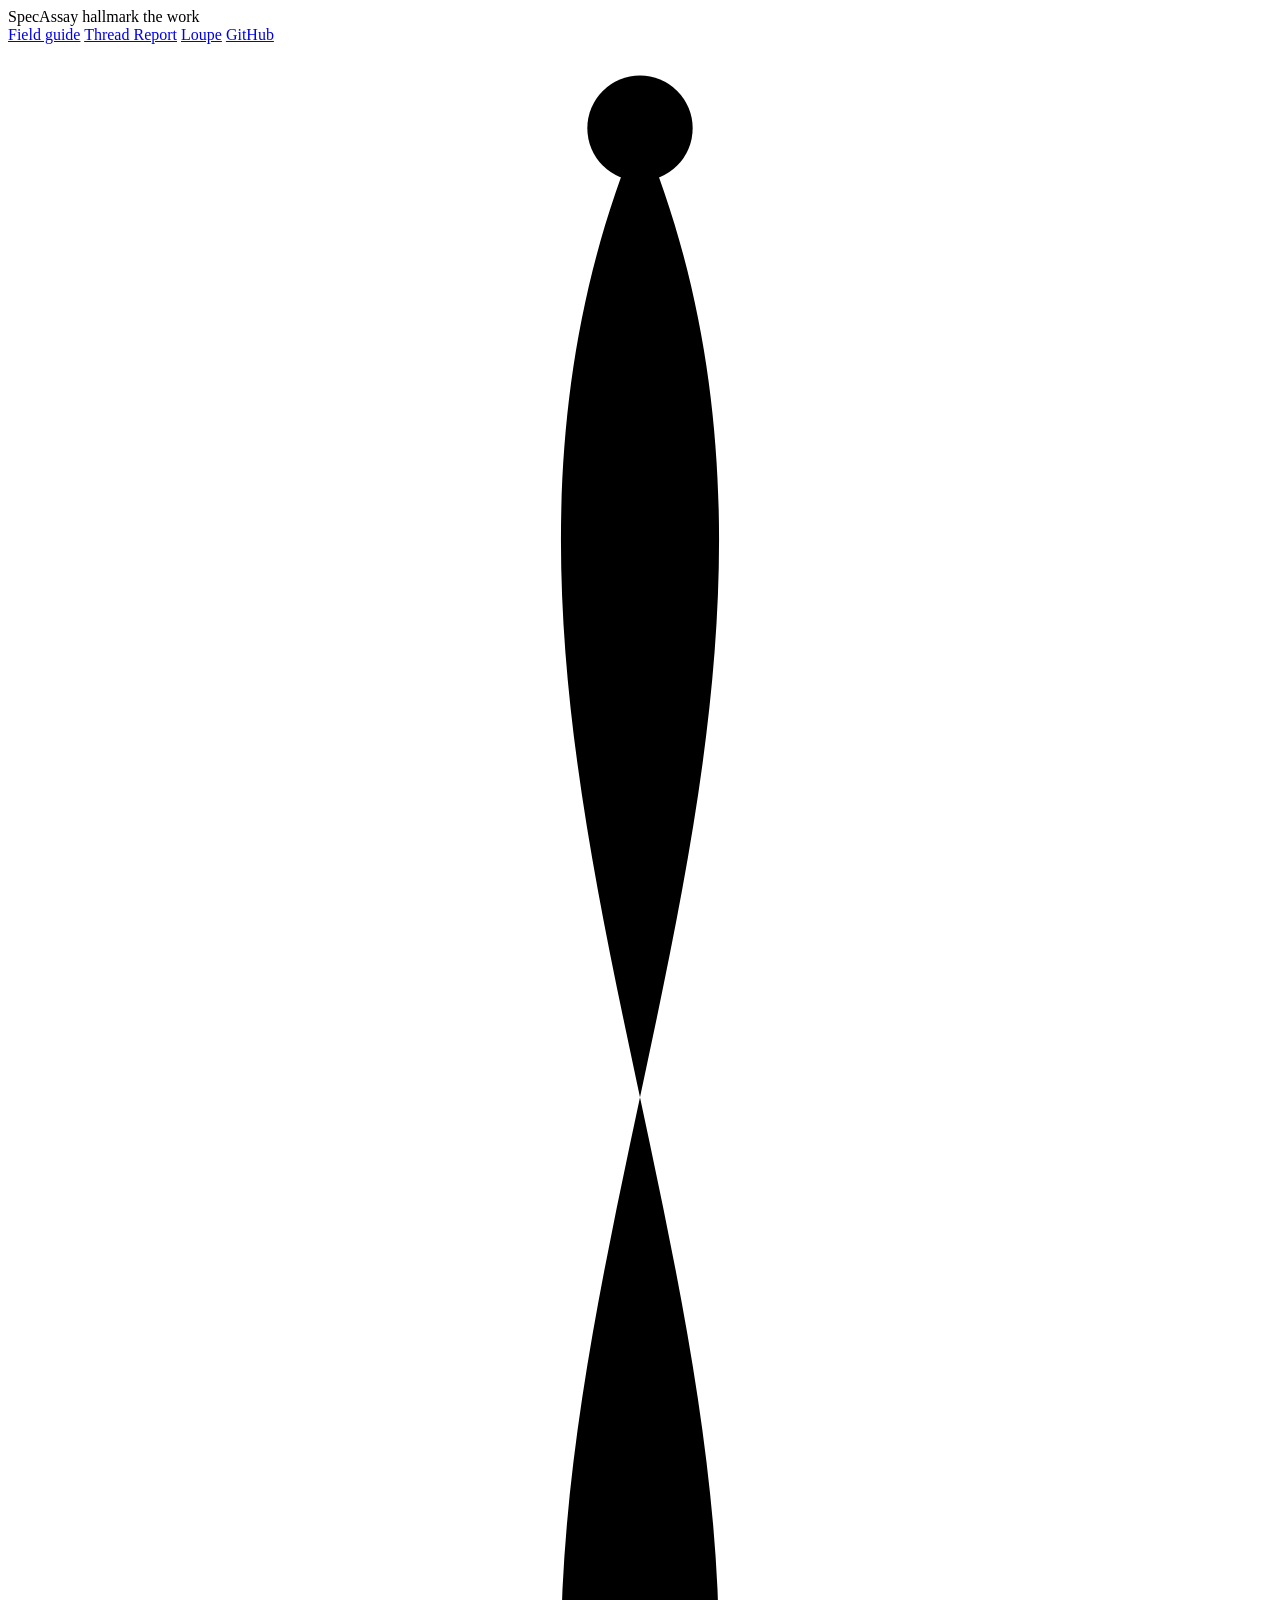
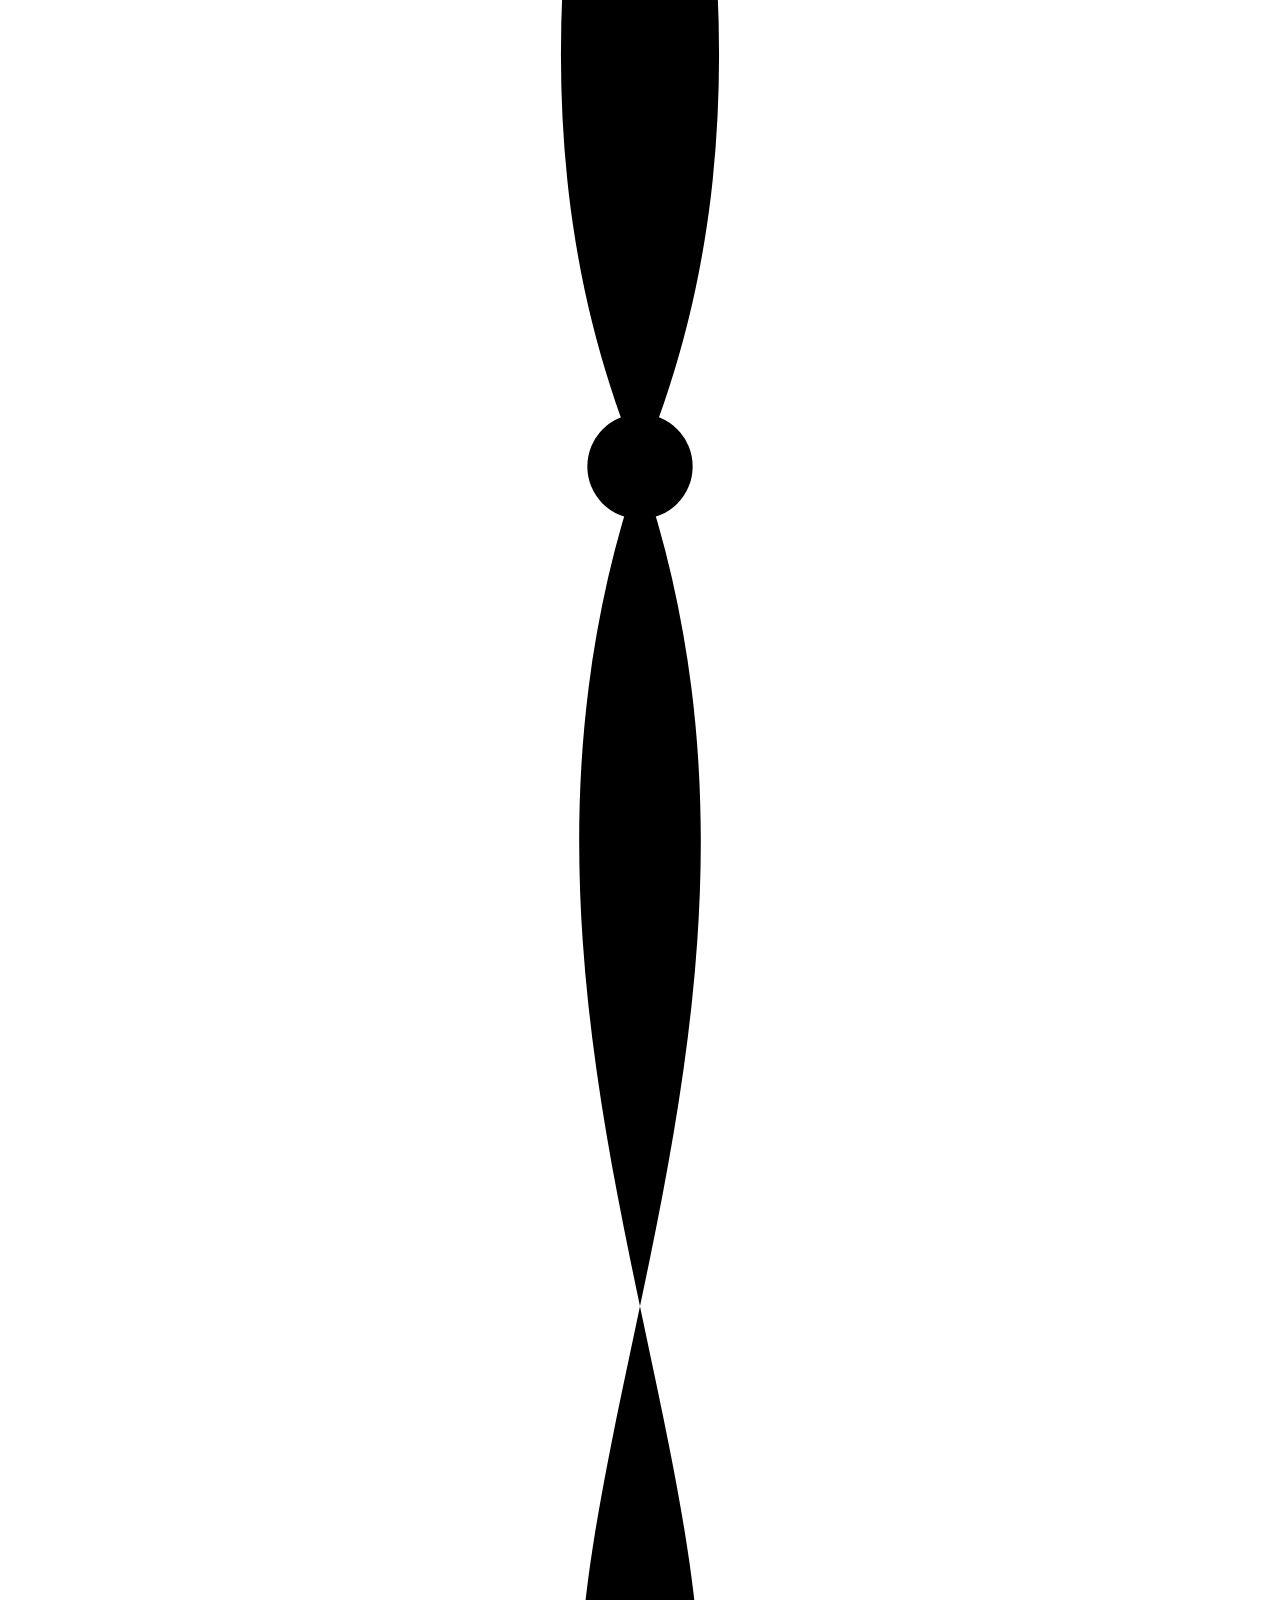
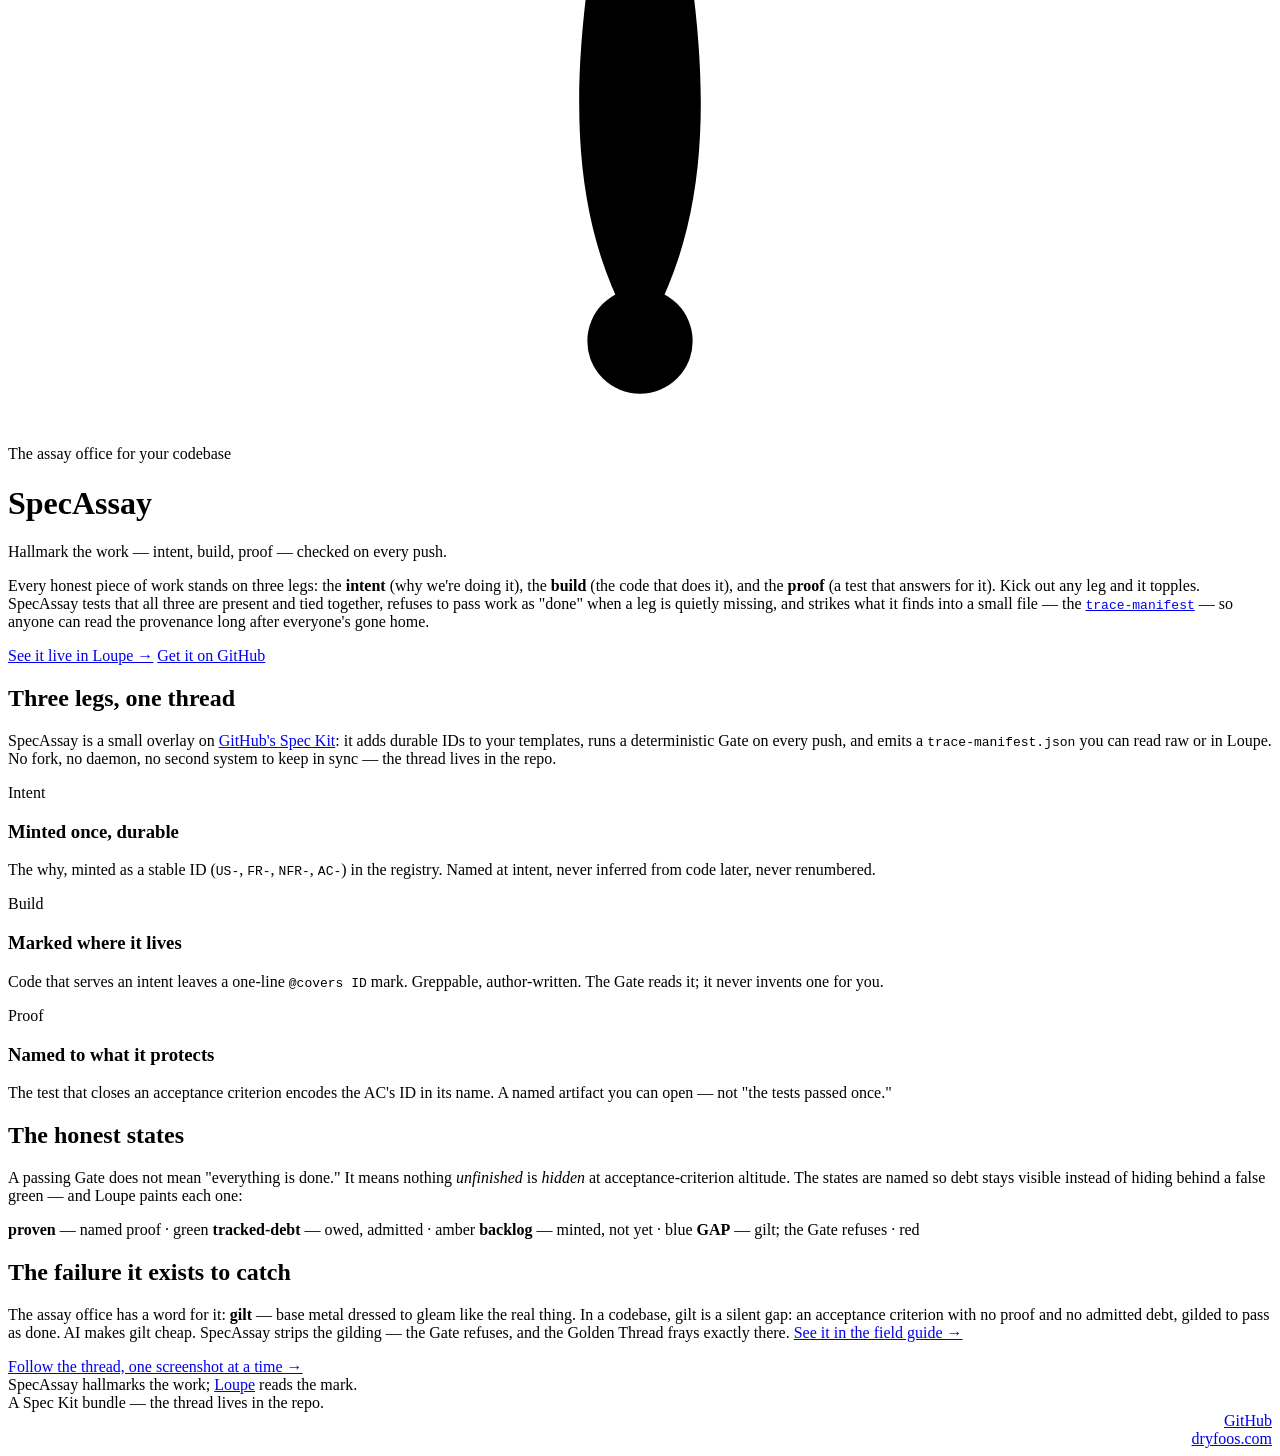
==== src/index.html @ e5daec20 "Add Thread Report walkthrough page + annotated PDF New /thread-report page reproduces PR #1's real r" ====
<!DOCTYPE html>
<html lang="en">
<head>
<meta charset="UTF-8">
<meta name="viewport" content="width=device-width, initial-scale=1.0">
<title>SpecAssay — hallmark the work, intent to proof</title>
<meta name="description" content="SpecAssay is a GitHub Spec Kit bundle that mints durable IDs at intent, refuses silent gaps, and strikes a machine-checkable trace-manifest on every push — so a codebase can prove what it means.">
<link rel="stylesheet" href="/assets/style.css">
</head>
<body>
<div class="wrap">
  <header class="top">
    <div class="brand">SpecAssay <span class="of">hallmark the work</span></div>
    <nav>
      <a href="/field-guide">Field guide</a>
      <a href="/thread-report">Thread Report</a>
      <a href="https://loupe.dryfoos.com/">Loupe</a>
      <a href="https://github.com/rdryfoos/specassay">GitHub</a>
    </nav>
  </header>

  <div class="hero">
    <svg class="braid" viewBox="0 0 120 340" aria-hidden="true">
      <path class="strand-b" d="M60 8 C 34 70, 86 130, 60 192 C 40 250, 80 300, 60 332"/>
      <path class="strand-a" d="M60 8 C 86 70, 34 130, 60 192 C 80 250, 40 300, 60 332"/>
      <circle class="node" cx="60" cy="8" r="5"/>
      <circle class="node" cx="60" cy="192" r="5"/>
      <circle class="node frayed" cx="60" cy="332" r="5"/>
    </svg>
    <p class="eyebrow">The assay office for your codebase</p>
    <h1><span class="lo">SpecAssay</span></h1>
    <p class="dek">Hallmark the work — intent, build, proof — checked on every push.</p>
    <p class="lede">Every honest piece of work stands on three legs: the <b style="color:var(--ink)">intent</b> (why we're doing it), the <b style="color:var(--ink)">build</b> (the code that does it), and the <b style="color:var(--ink)">proof</b> (a test that answers for it). Kick out any leg and it topples. SpecAssay tests that all three are present and tied together, refuses to pass work as "done" when a leg is quietly missing, and strikes what it finds into a small file — the <a href="https://loupe.dryfoos.com/trace-manifest.json" download><code>trace-manifest</code></a> — so anyone can read the provenance long after everyone's gone home.</p>
    <div class="cta">
      <a class="btn btn-primary" href="https://loupe.dryfoos.com/app">See it live in Loupe →</a>
      <a class="btn btn-ghost" href="https://github.com/rdryfoos/specassay">Get it on GitHub</a>
    </div>
  </div>

  <section>
    <h2>Three legs, one thread</h2>
    <p class="sub">SpecAssay is a small overlay on <a href="https://github.com/github/spec-kit">GitHub's Spec Kit</a>: it adds durable IDs to your templates, runs a deterministic Gate on every push, and emits a <code>trace-manifest.json</code> you can read raw or in Loupe. No fork, no daemon, no second system to keep in sync — the thread lives in the repo.</p>
    <div class="cards">
      <div class="card"><p class="k">Intent</p><h3>Minted once, durable</h3><p>The why, minted as a stable ID (<code>US-</code>, <code>FR-</code>, <code>NFR-</code>, <code>AC-</code>) in the registry. Named at intent, never inferred from code later, never renumbered.</p></div>
      <div class="card"><p class="k">Build</p><h3>Marked where it lives</h3><p>Code that serves an intent leaves a one-line <code>@covers ID</code> mark. Greppable, author-written. The Gate reads it; it never invents one for you.</p></div>
      <div class="card"><p class="k">Proof</p><h3>Named to what it protects</h3><p>The test that closes an acceptance criterion encodes the AC's ID in its name. A named artifact you can open — not "the tests passed once."</p></div>
    </div>
  </section>

  <section>
    <h2>The honest states</h2>
    <p class="sub">A passing Gate does not mean "everything is done." It means nothing <em style="color:var(--ink)">unfinished</em> is <em style="color:var(--ink)">hidden</em> at acceptance-criterion altitude. The states are named so debt stays visible instead of hiding behind a false green — and Loupe paints each one:</p>
    <div class="legend">
      <span class="pill v"><b>proven</b> — named proof · green</span>
      <span class="pill d"><b>tracked-debt</b> — owed, admitted · amber</span>
      <span class="pill b"><b>backlog</b> — minted, not yet · blue</span>
      <span class="pill g"><b>GAP</b> — gilt; the Gate refuses · red</span>
    </div>
  </section>

  <section>
    <h2>The failure it exists to catch</h2>
    <div class="gilt">
      <p>The assay office has a word for it: <b>gilt</b> — base metal dressed to gleam like the real thing. In a codebase, gilt is a silent gap: an acceptance criterion with no proof and no admitted debt, gilded to pass as done. AI makes gilt cheap. SpecAssay strips the gilding — the Gate refuses, and the Golden Thread frays exactly there. <a href="/field-guide">See it in the field guide →</a></p>
    </div>
    <div class="cta">
      <a class="btn btn-primary" href="/field-guide">Follow the thread, one screenshot at a time →</a>
    </div>
  </section>

  <footer>
    <div class="row">
      <div>SpecAssay hallmarks the work; <a href="https://loupe.dryfoos.com/">Loupe</a> reads the mark.<br>A Spec Kit bundle — the thread lives in the repo.</div>
      <div style="text-align:right"><a href="https://github.com/rdryfoos/specassay">GitHub</a><br><a href="https://dryfoos.com/">dryfoos.com</a></div>
    </div>
  </footer>
</div>
</body>
</html>
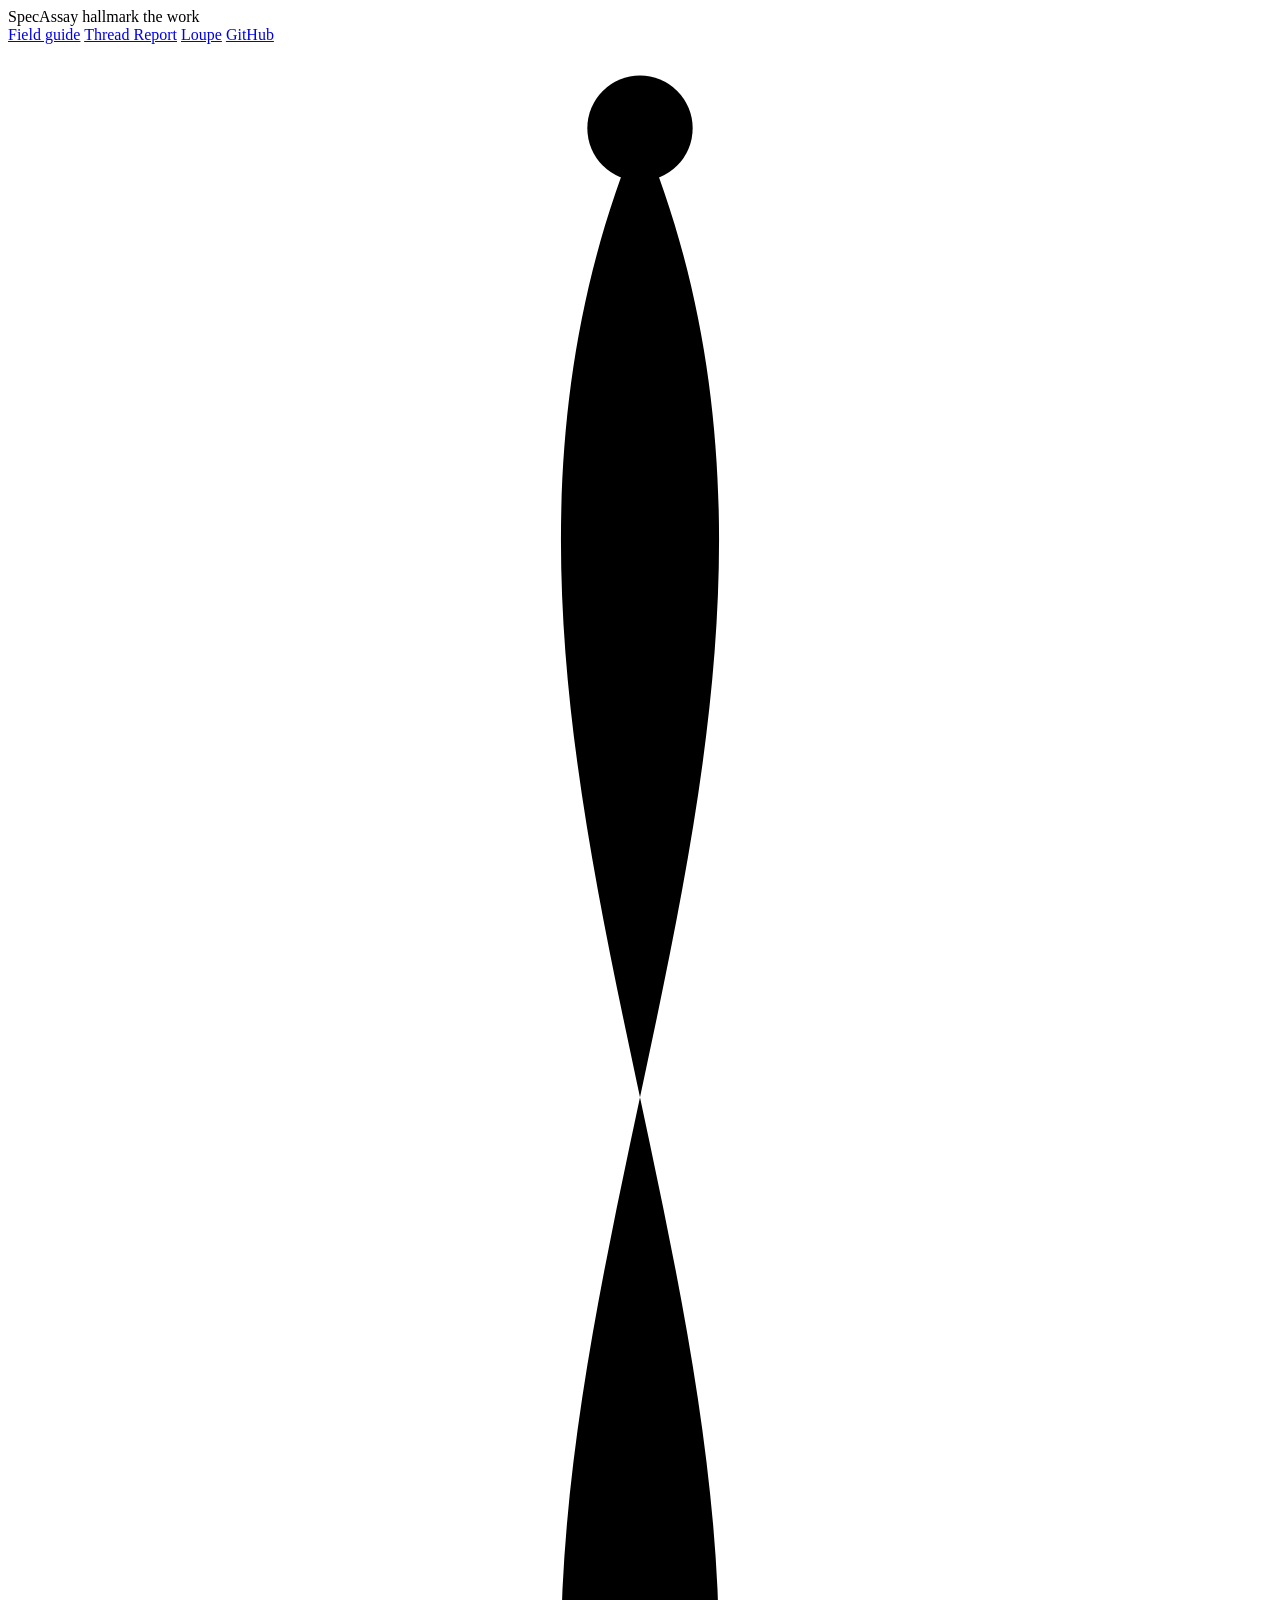
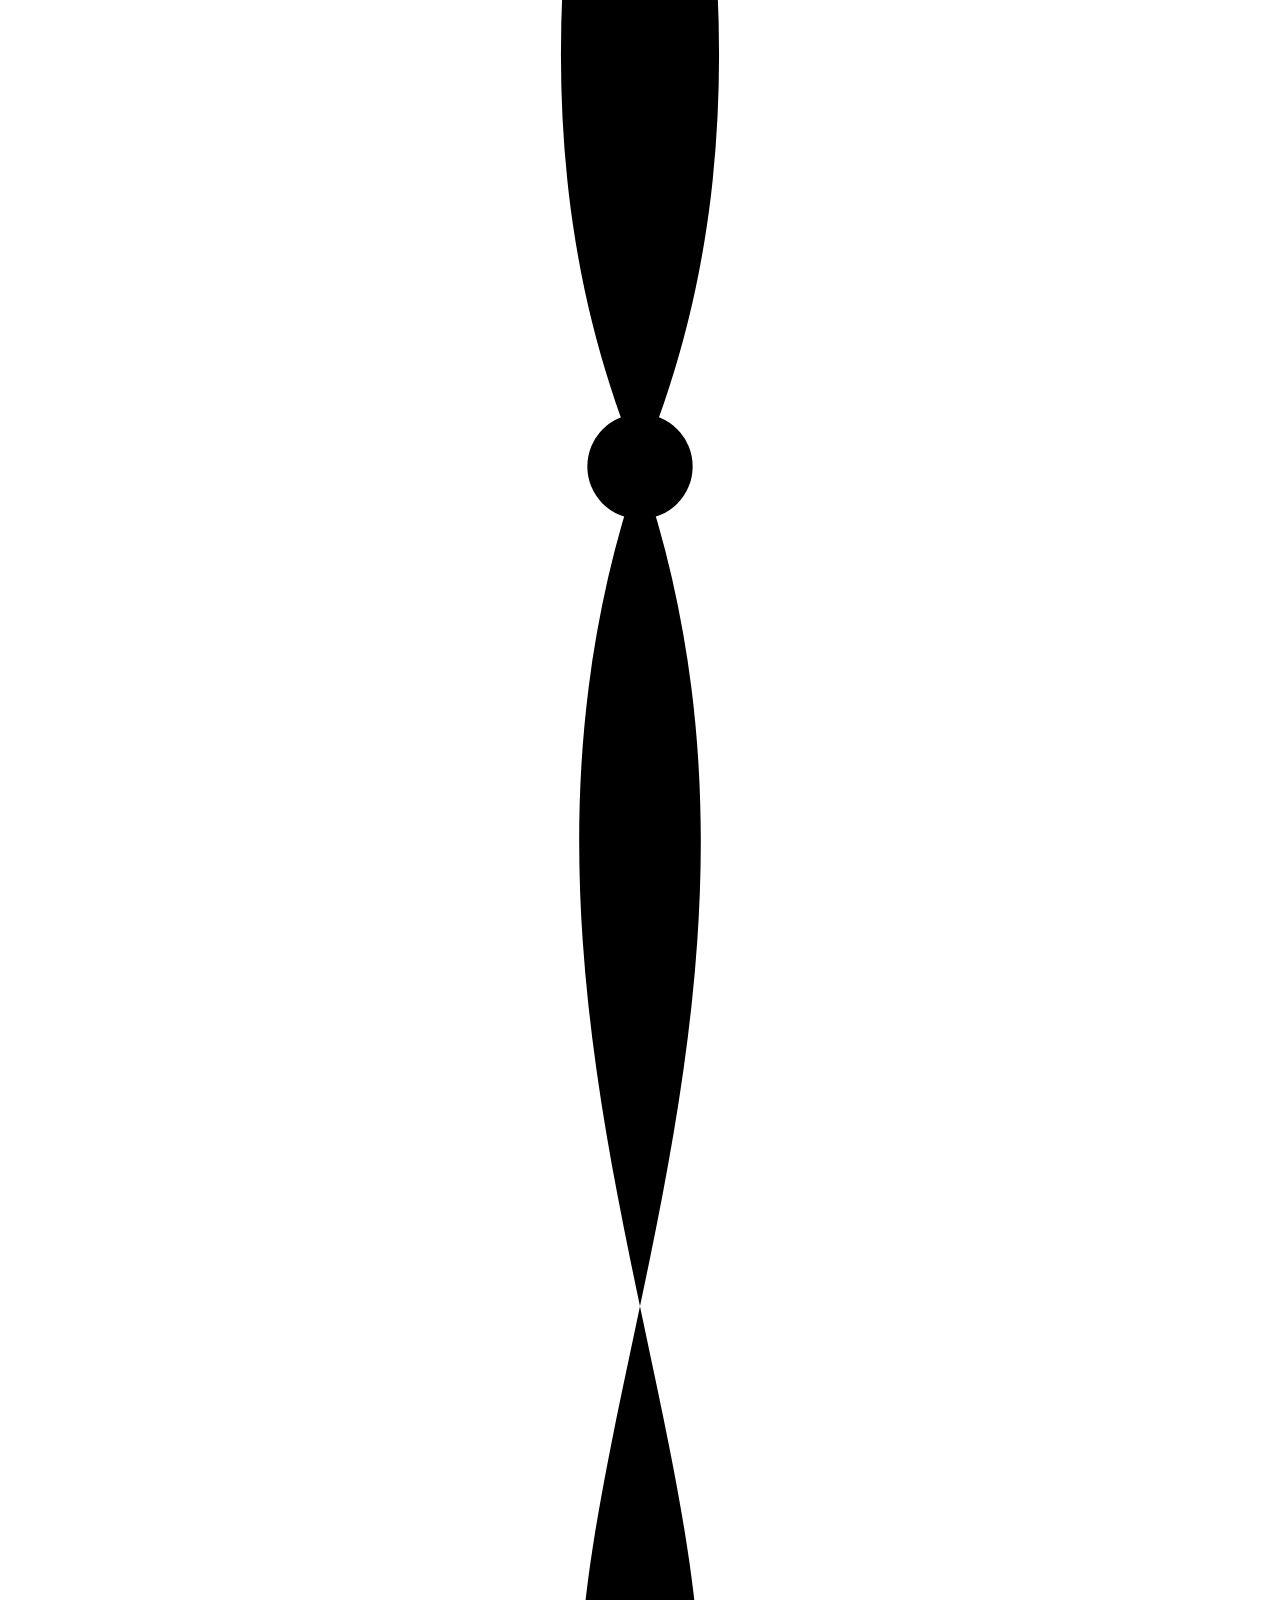
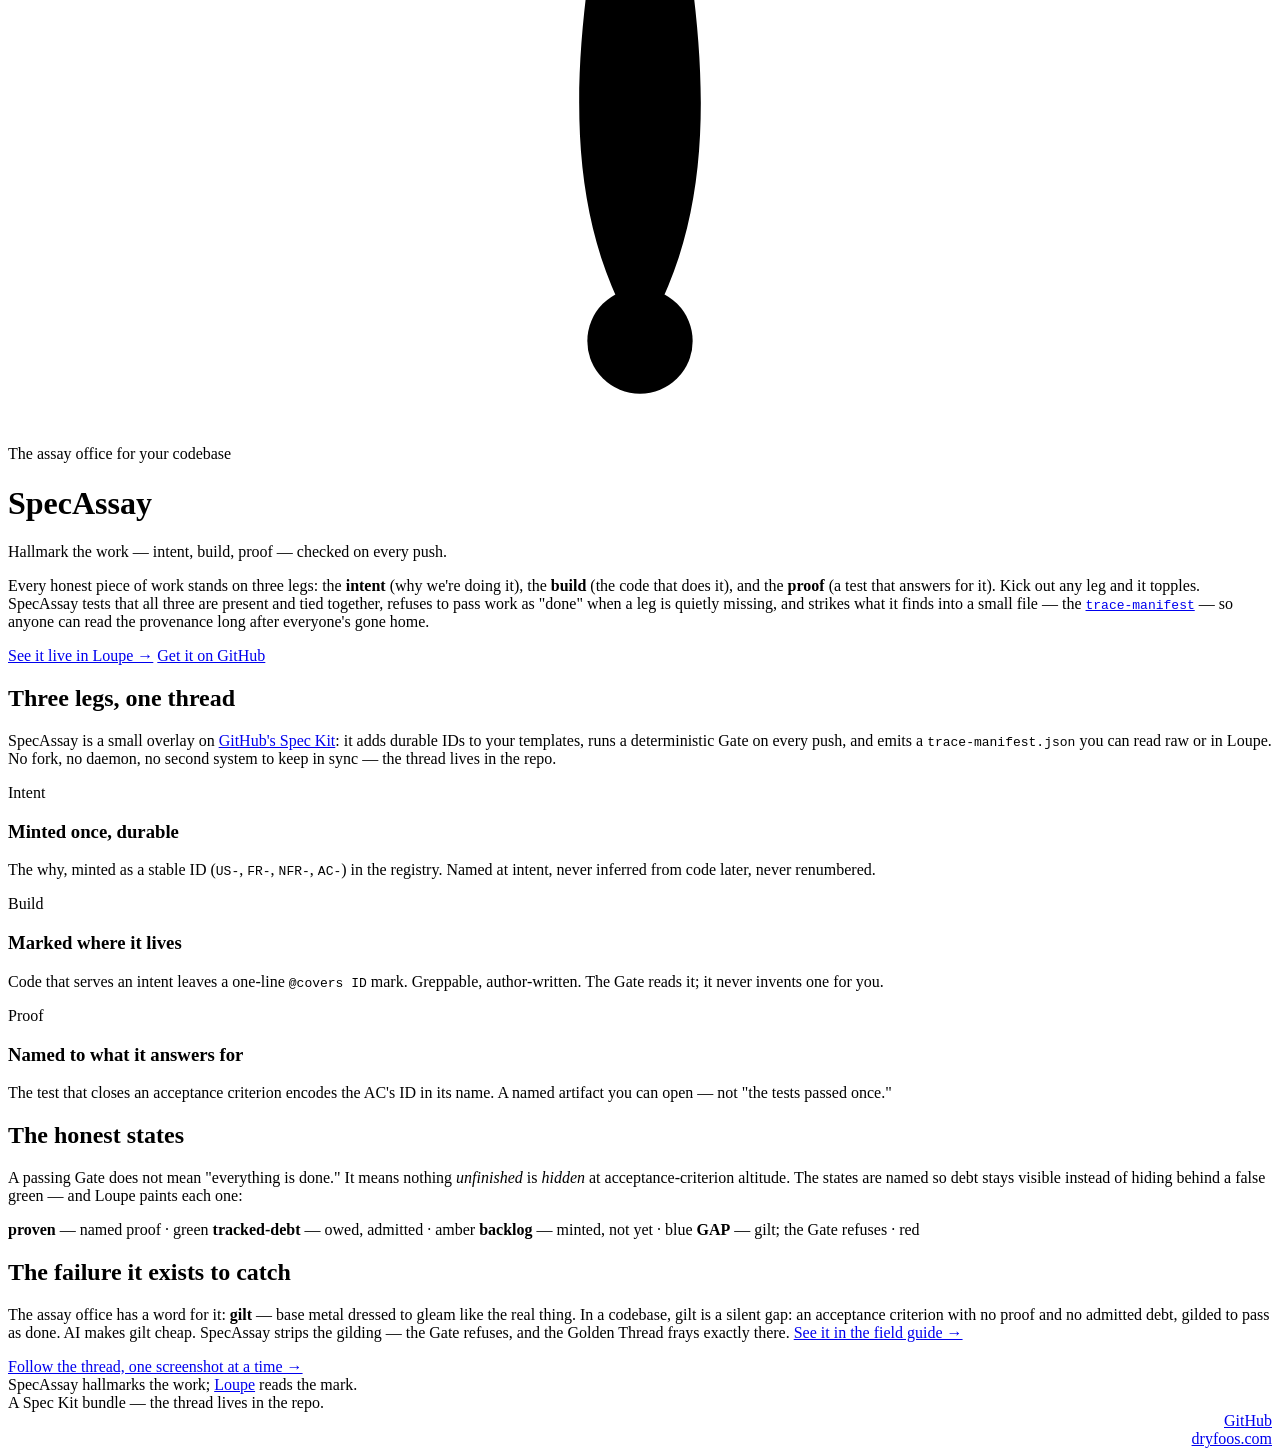
==== commit 7e7646c2: "wording sweep: answers-for, off-thread, de-jargon carriers - index.html: proof card 'what it protect" ====
--- a/src/index.html
+++ b/src/index.html
@@ -43,7 +43,7 @@
     <div class="cards">
       <div class="card"><p class="k">Intent</p><h3>Minted once, durable</h3><p>The why, minted as a stable ID (<code>US-</code>, <code>FR-</code>, <code>NFR-</code>, <code>AC-</code>) in the registry. Named at intent, never inferred from code later, never renumbered.</p></div>
       <div class="card"><p class="k">Build</p><h3>Marked where it lives</h3><p>Code that serves an intent leaves a one-line <code>@covers ID</code> mark. Greppable, author-written. The Gate reads it; it never invents one for you.</p></div>
-      <div class="card"><p class="k">Proof</p><h3>Named to what it protects</h3><p>The test that closes an acceptance criterion encodes the AC's ID in its name. A named artifact you can open — not "the tests passed once."</p></div>
+      <div class="card"><p class="k">Proof</p><h3>Named to what it answers for</h3><p>The test that closes an acceptance criterion encodes the AC's ID in its name. A named artifact you can open — not "the tests passed once."</p></div>
     </div>
   </section>
 
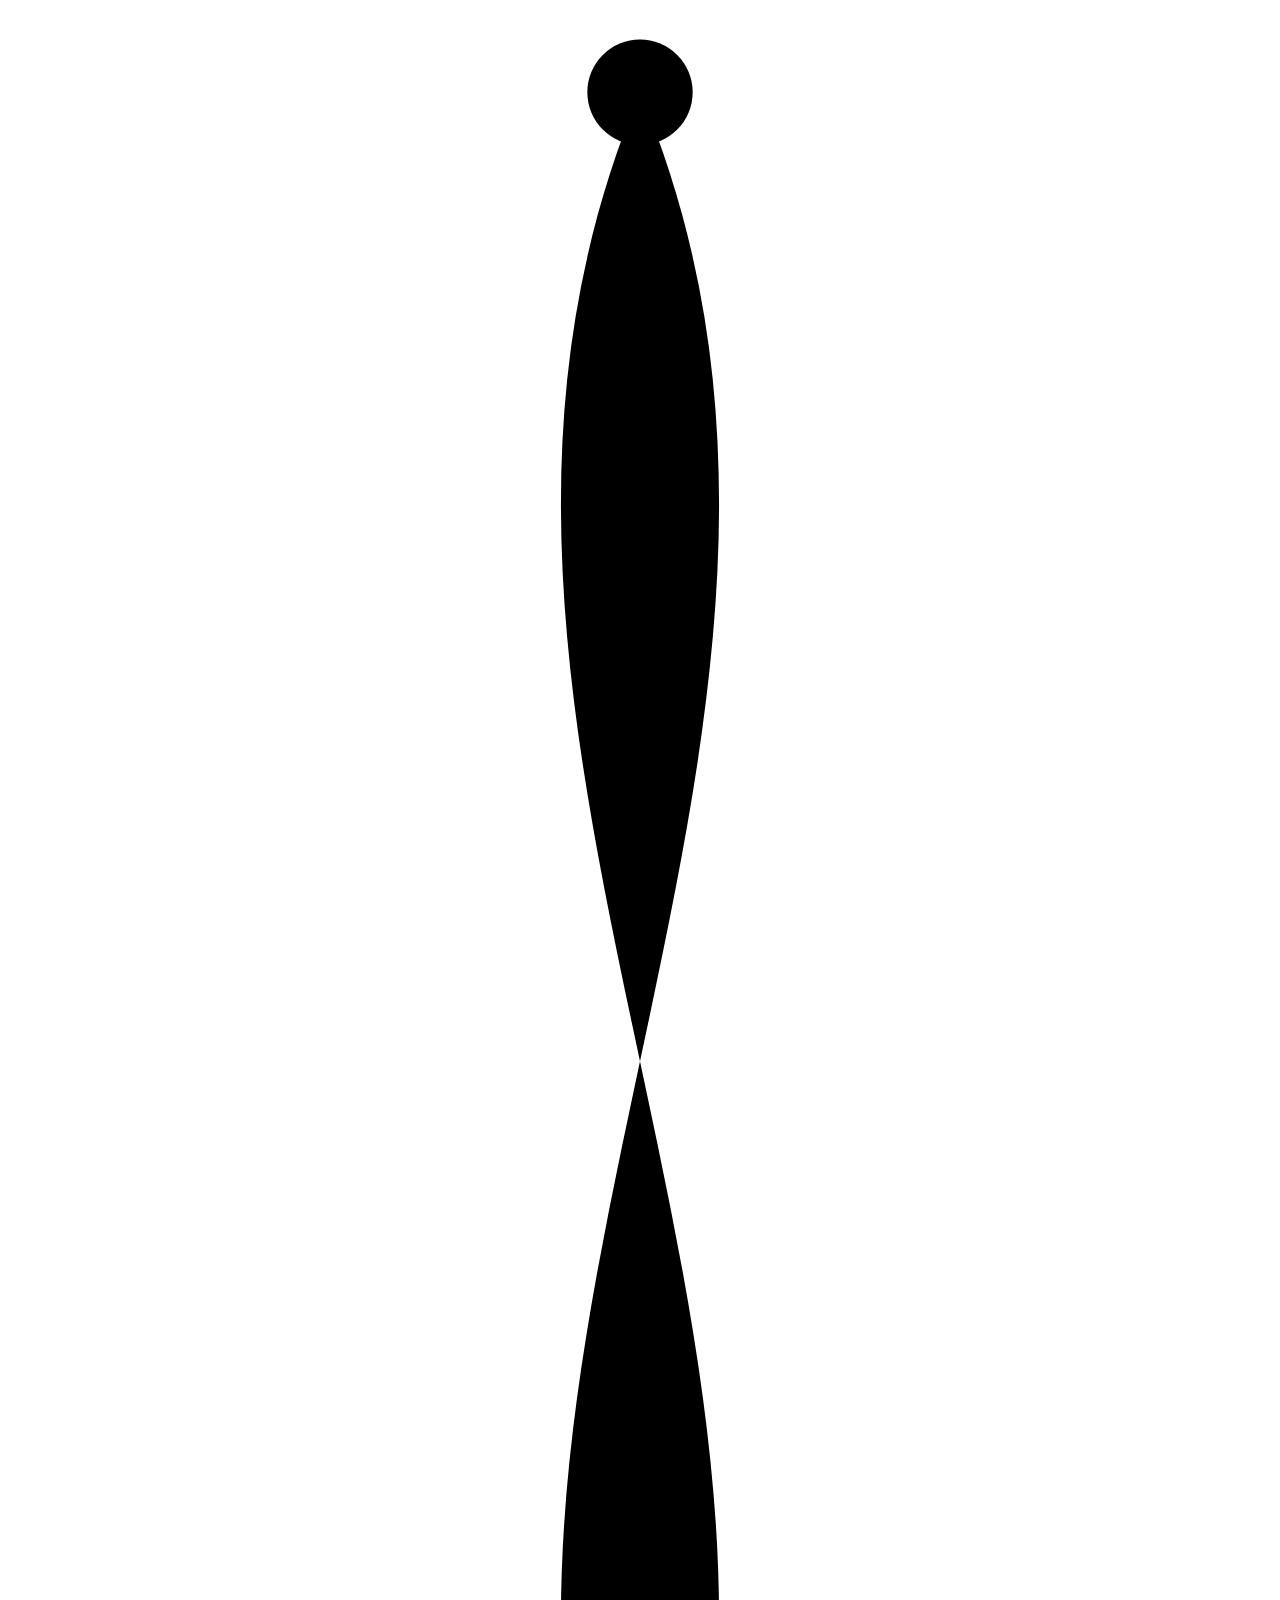
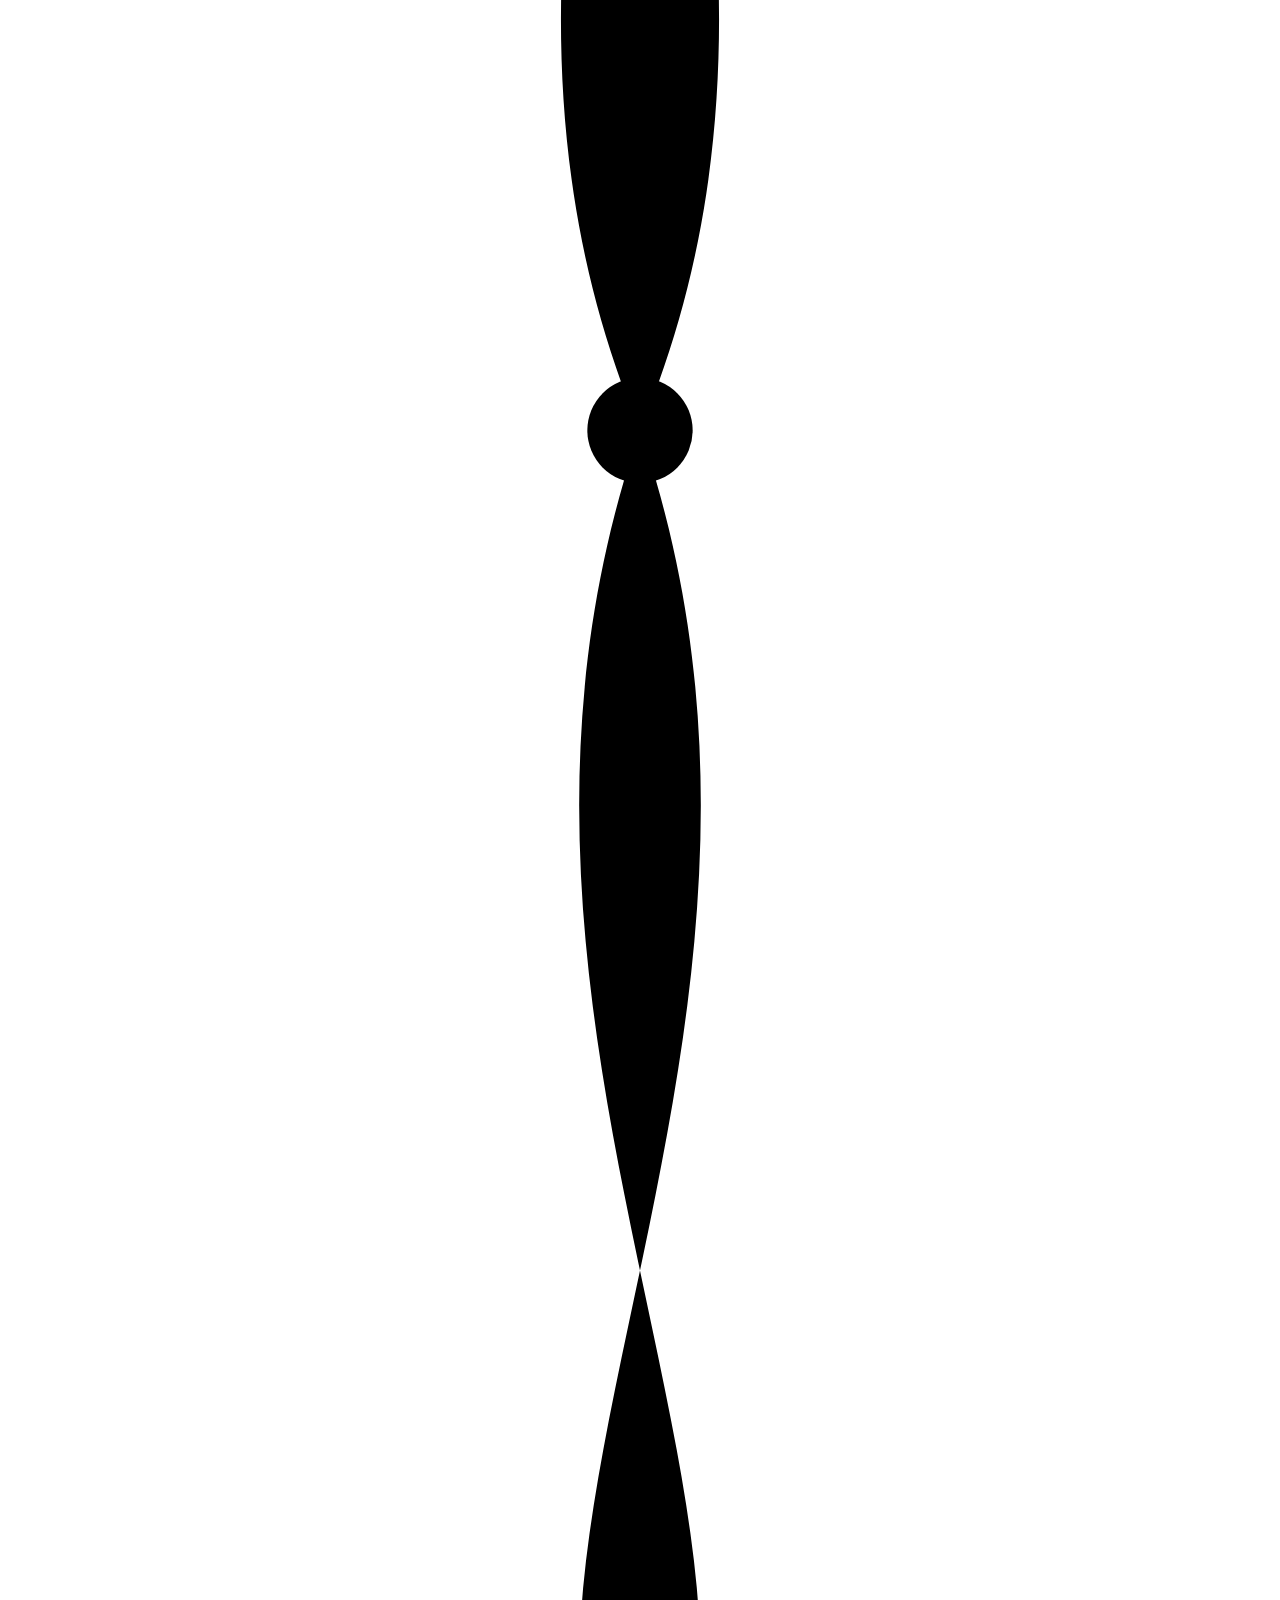
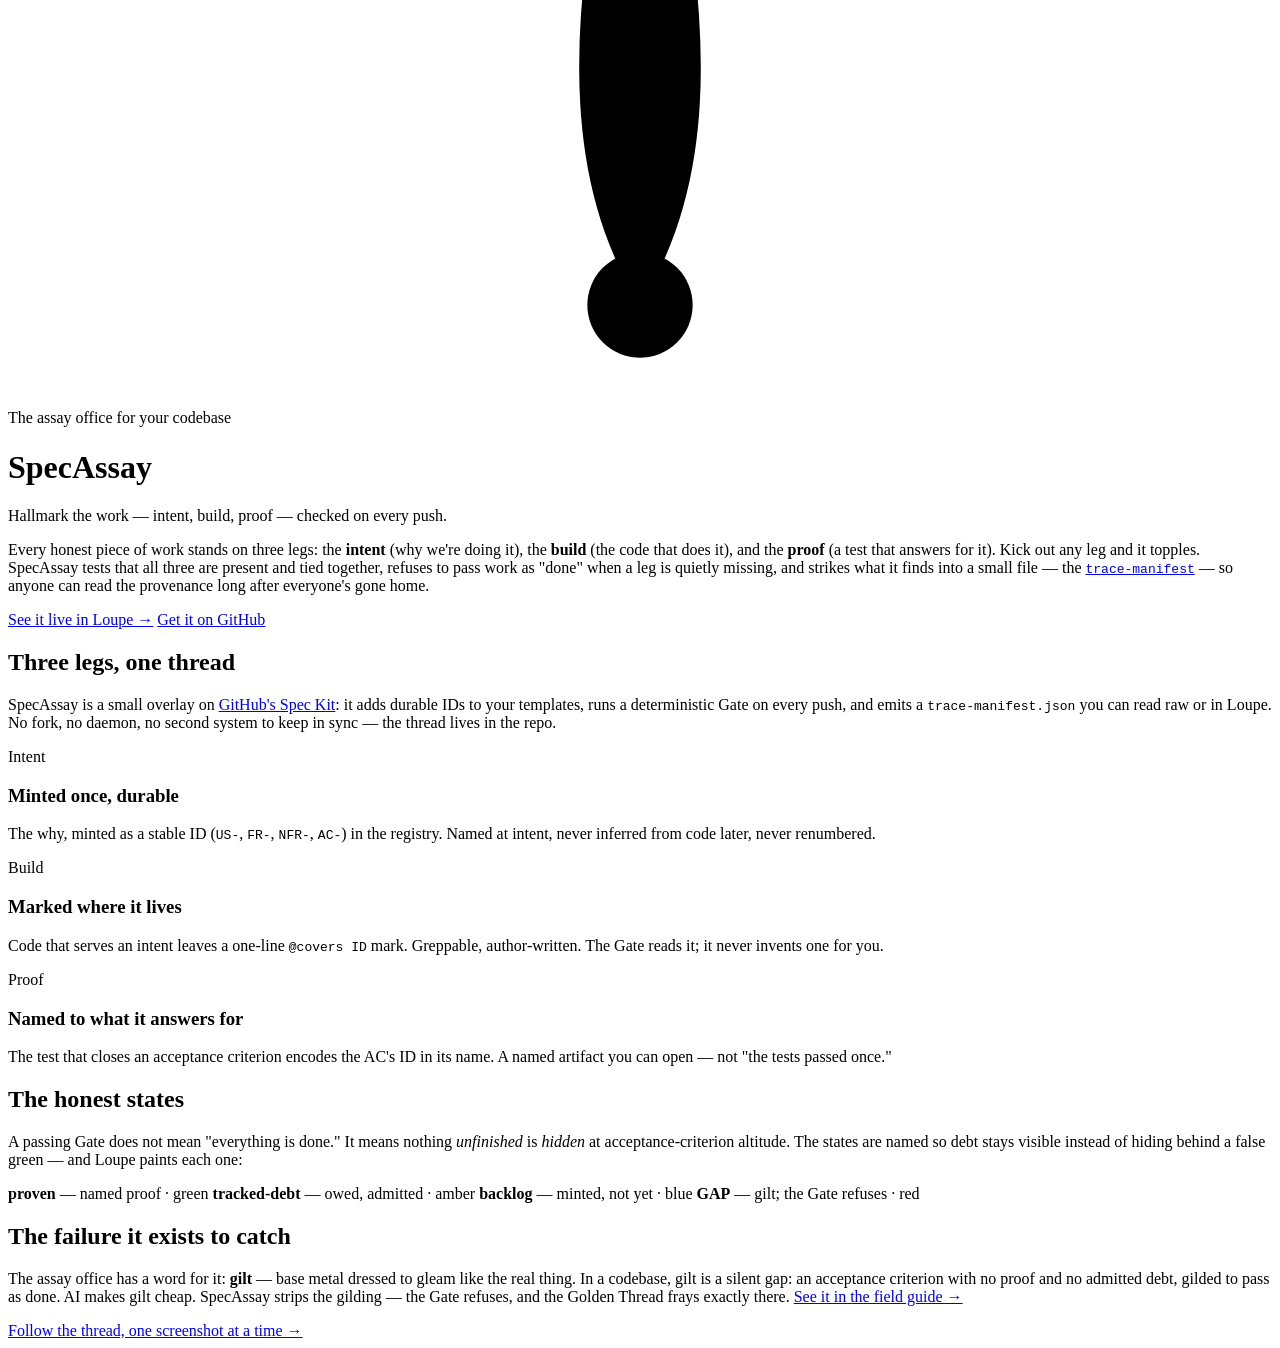
==== commit 51251b29: "redesign: navy-B family look + shared header/footer (rev 4) - tokens → navy B (#0b1c2e / #13293e), I" ====
--- a/src/index.html
+++ b/src/index.html
@@ -9,15 +9,7 @@
 </head>
 <body>
 <div class="wrap">
-  <header class="top">
-    <div class="brand">SpecAssay <span class="of">hallmark the work</span></div>
-    <nav>
-      <a href="/field-guide">Field guide</a>
-      <a href="/thread-report">Thread Report</a>
-      <a href="https://loupe.dryfoos.com/">Loupe</a>
-      <a href="https://github.com/rdryfoos/specassay">GitHub</a>
-    </nav>
-  </header>
+  <!--HEADER-->
 
   <div class="hero">
     <svg class="braid" viewBox="0 0 120 340" aria-hidden="true">
@@ -68,12 +60,7 @@
     </div>
   </section>
 
-  <footer>
-    <div class="row">
-      <div>SpecAssay hallmarks the work; <a href="https://loupe.dryfoos.com/">Loupe</a> reads the mark.<br>A Spec Kit bundle — the thread lives in the repo.</div>
-      <div style="text-align:right"><a href="https://github.com/rdryfoos/specassay">GitHub</a><br><a href="https://dryfoos.com/">dryfoos.com</a></div>
-    </div>
-  </footer>
+  <!--FOOTER-->
 </div>
 </body>
 </html>
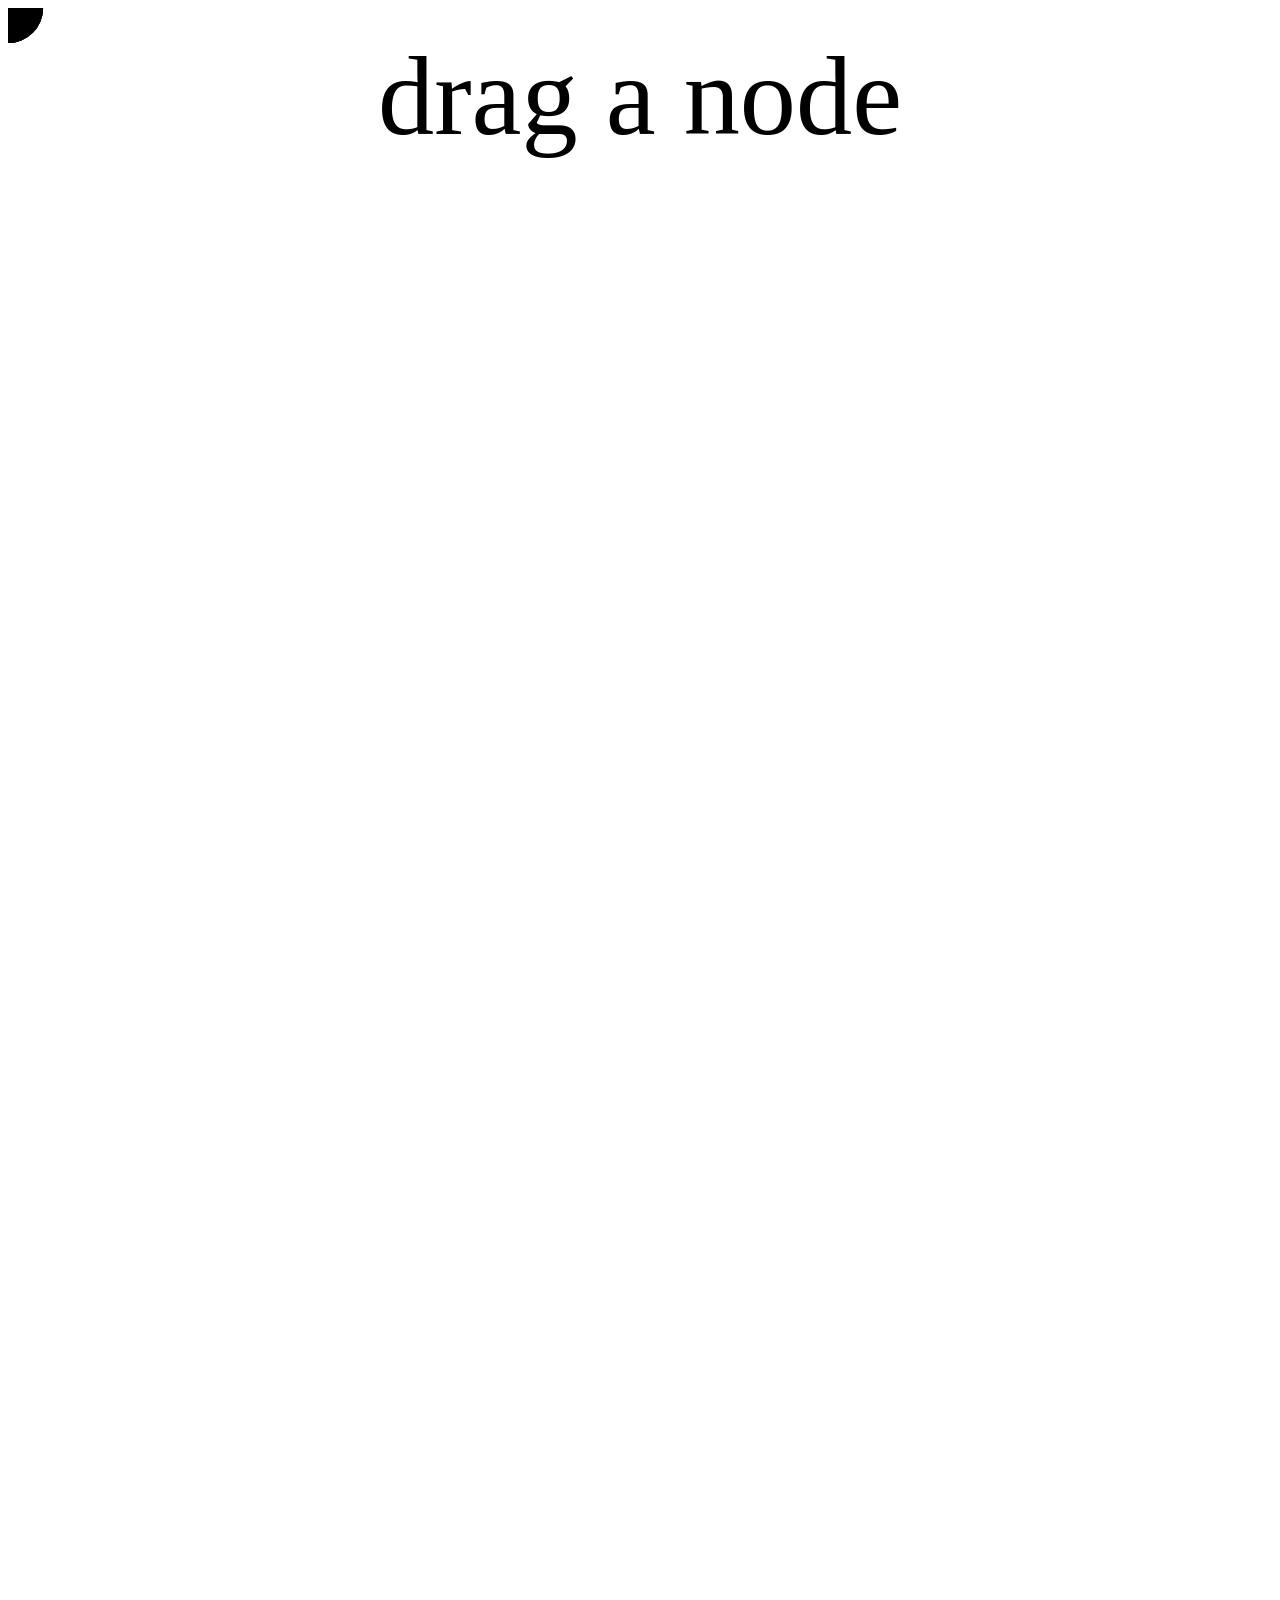
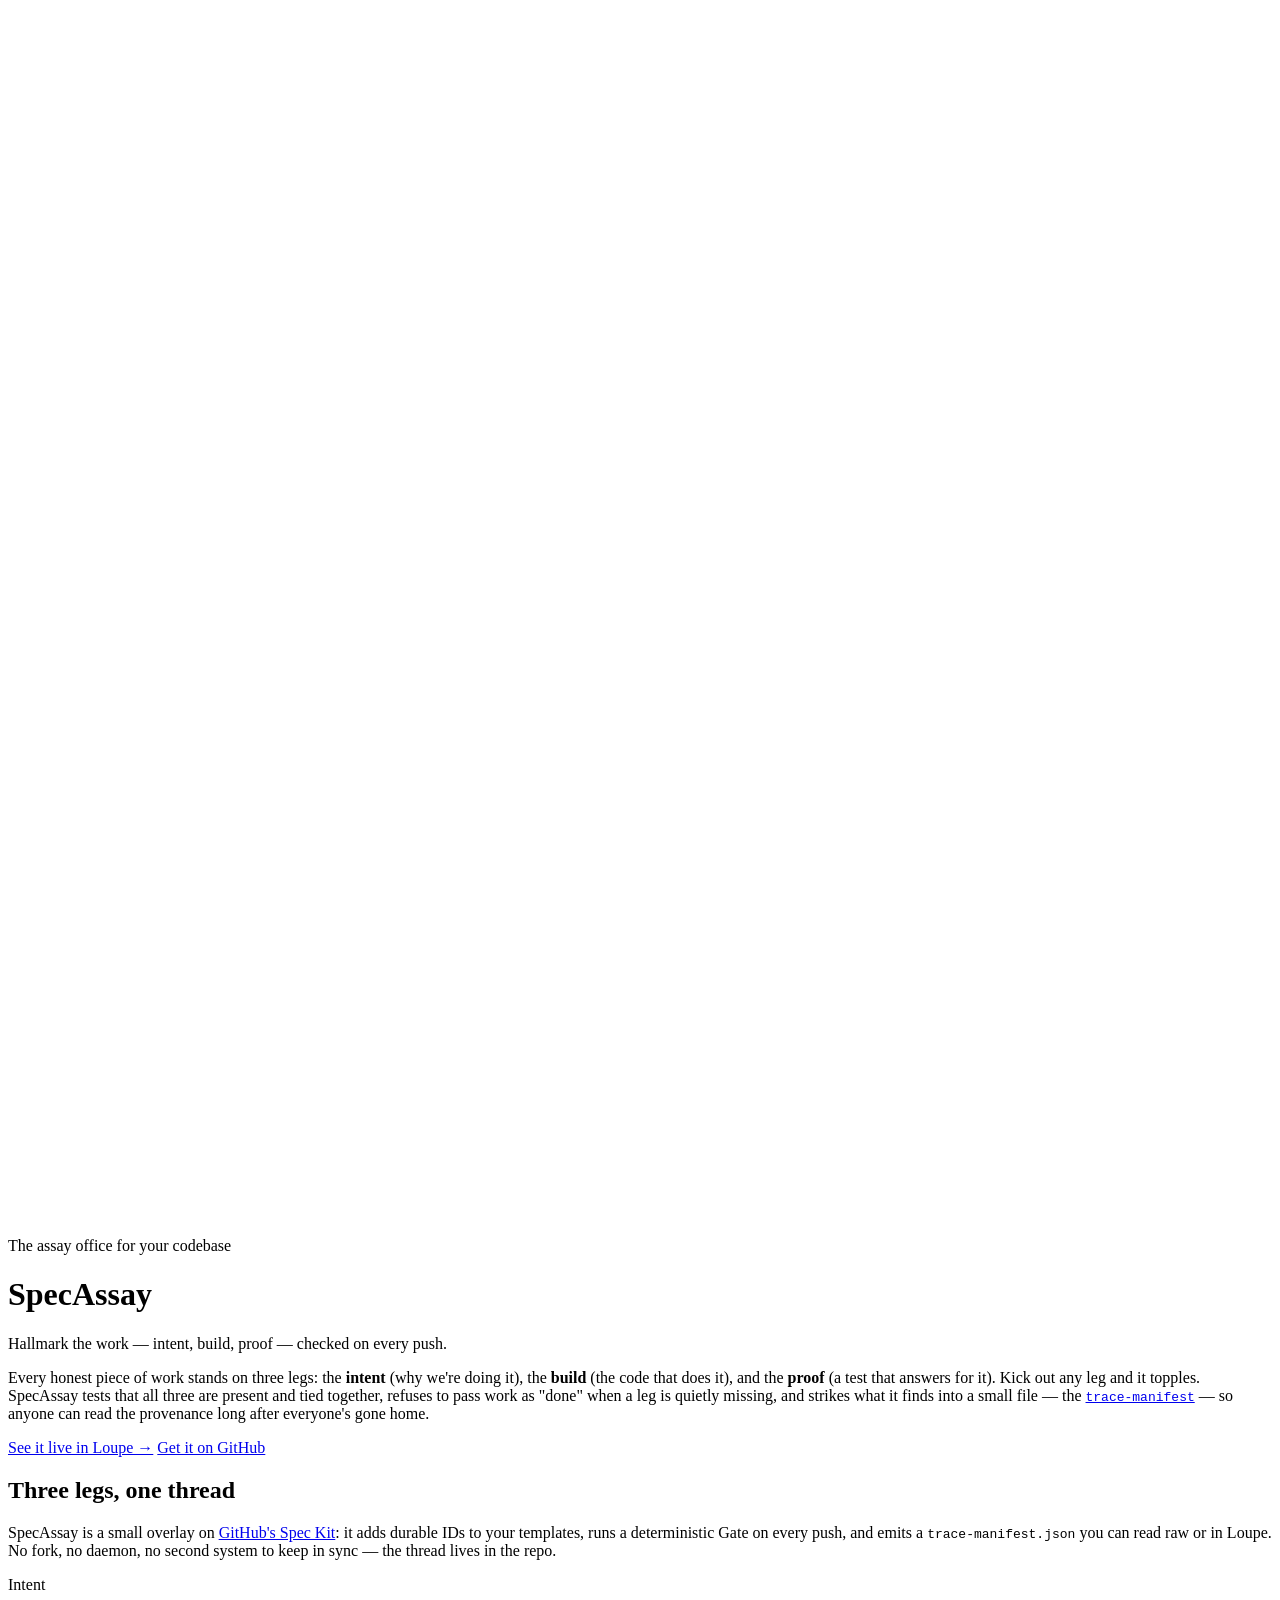
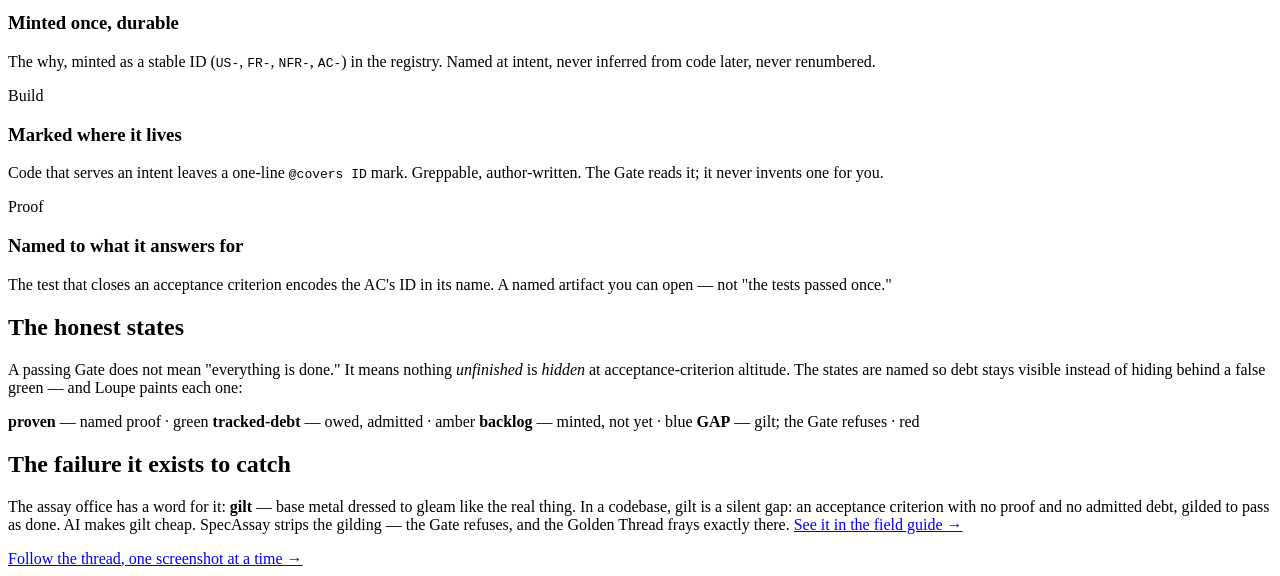
==== commit 22ed42de: "home: interactive Golden Thread + point 'See it live' at Loupe home - Replace the static braid SVG w" ====
--- a/src/index.html
+++ b/src/index.html
@@ -12,19 +12,22 @@
   <!--HEADER-->
 
   <div class="hero">
-    <svg class="braid" viewBox="0 0 120 340" aria-hidden="true">
-      <path class="strand-b" d="M60 8 C 34 70, 86 130, 60 192 C 40 250, 80 300, 60 332"/>
-      <path class="strand-a" d="M60 8 C 86 70, 34 130, 60 192 C 80 250, 40 300, 60 332"/>
-      <circle class="node" cx="60" cy="8" r="5"/>
-      <circle class="node" cx="60" cy="192" r="5"/>
-      <circle class="node frayed" cx="60" cy="332" r="5"/>
+    <svg class="braid" viewBox="0 0 180 400" role="img"
+         aria-label="The Golden Thread: two strands braided through three nodes. Drag any node to reshape the thread.">
+      <path class="strand strand-b" d=""/>
+      <path class="strand strand-a" d=""/>
+      <path class="hit" d=""/>
+      <circle class="node proven" data-i="0" r="5"/>
+      <circle class="node proven" data-i="1" r="5"/>
+      <circle class="node source" data-i="2" r="5"/>
+      <text class="hint" x="90" y="18" text-anchor="middle">drag a node</text>
     </svg>
     <p class="eyebrow">The assay office for your codebase</p>
     <h1><span class="lo">SpecAssay</span></h1>
     <p class="dek">Hallmark the work — intent, build, proof — checked on every push.</p>
     <p class="lede">Every honest piece of work stands on three legs: the <b style="color:var(--ink)">intent</b> (why we're doing it), the <b style="color:var(--ink)">build</b> (the code that does it), and the <b style="color:var(--ink)">proof</b> (a test that answers for it). Kick out any leg and it topples. SpecAssay tests that all three are present and tied together, refuses to pass work as "done" when a leg is quietly missing, and strikes what it finds into a small file — the <a href="https://loupe.dryfoos.com/trace-manifest.json" download><code>trace-manifest</code></a> — so anyone can read the provenance long after everyone's gone home.</p>
     <div class="cta">
-      <a class="btn btn-primary" href="https://loupe.dryfoos.com/app">See it live in Loupe →</a>
+      <a class="btn btn-primary" href="https://loupe.dryfoos.com/">See it live in Loupe →</a>
       <a class="btn btn-ghost" href="https://github.com/rdryfoos/specassay">Get it on GitHub</a>
     </div>
   </div>
@@ -62,5 +65,6 @@
 
   <!--FOOTER-->
 </div>
+<script src="/assets/thread.js" defer></script>
 </body>
 </html>
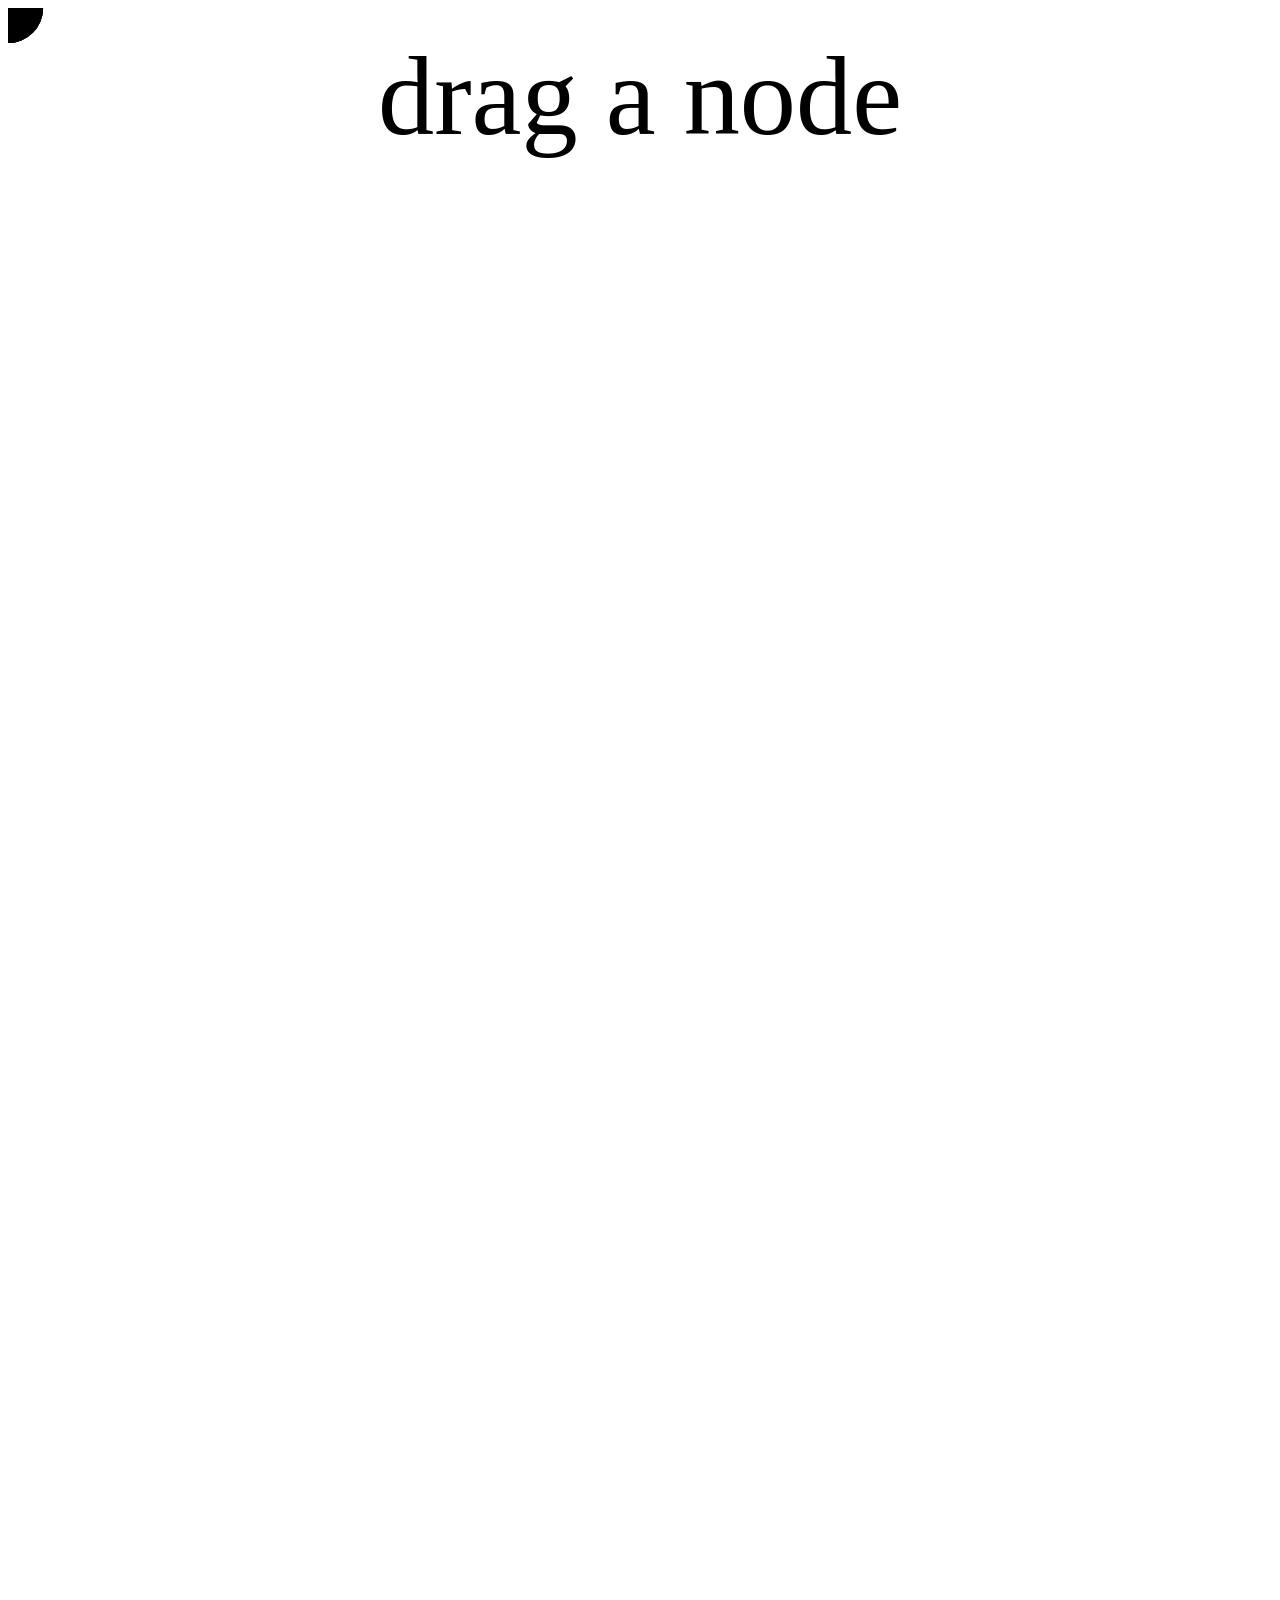
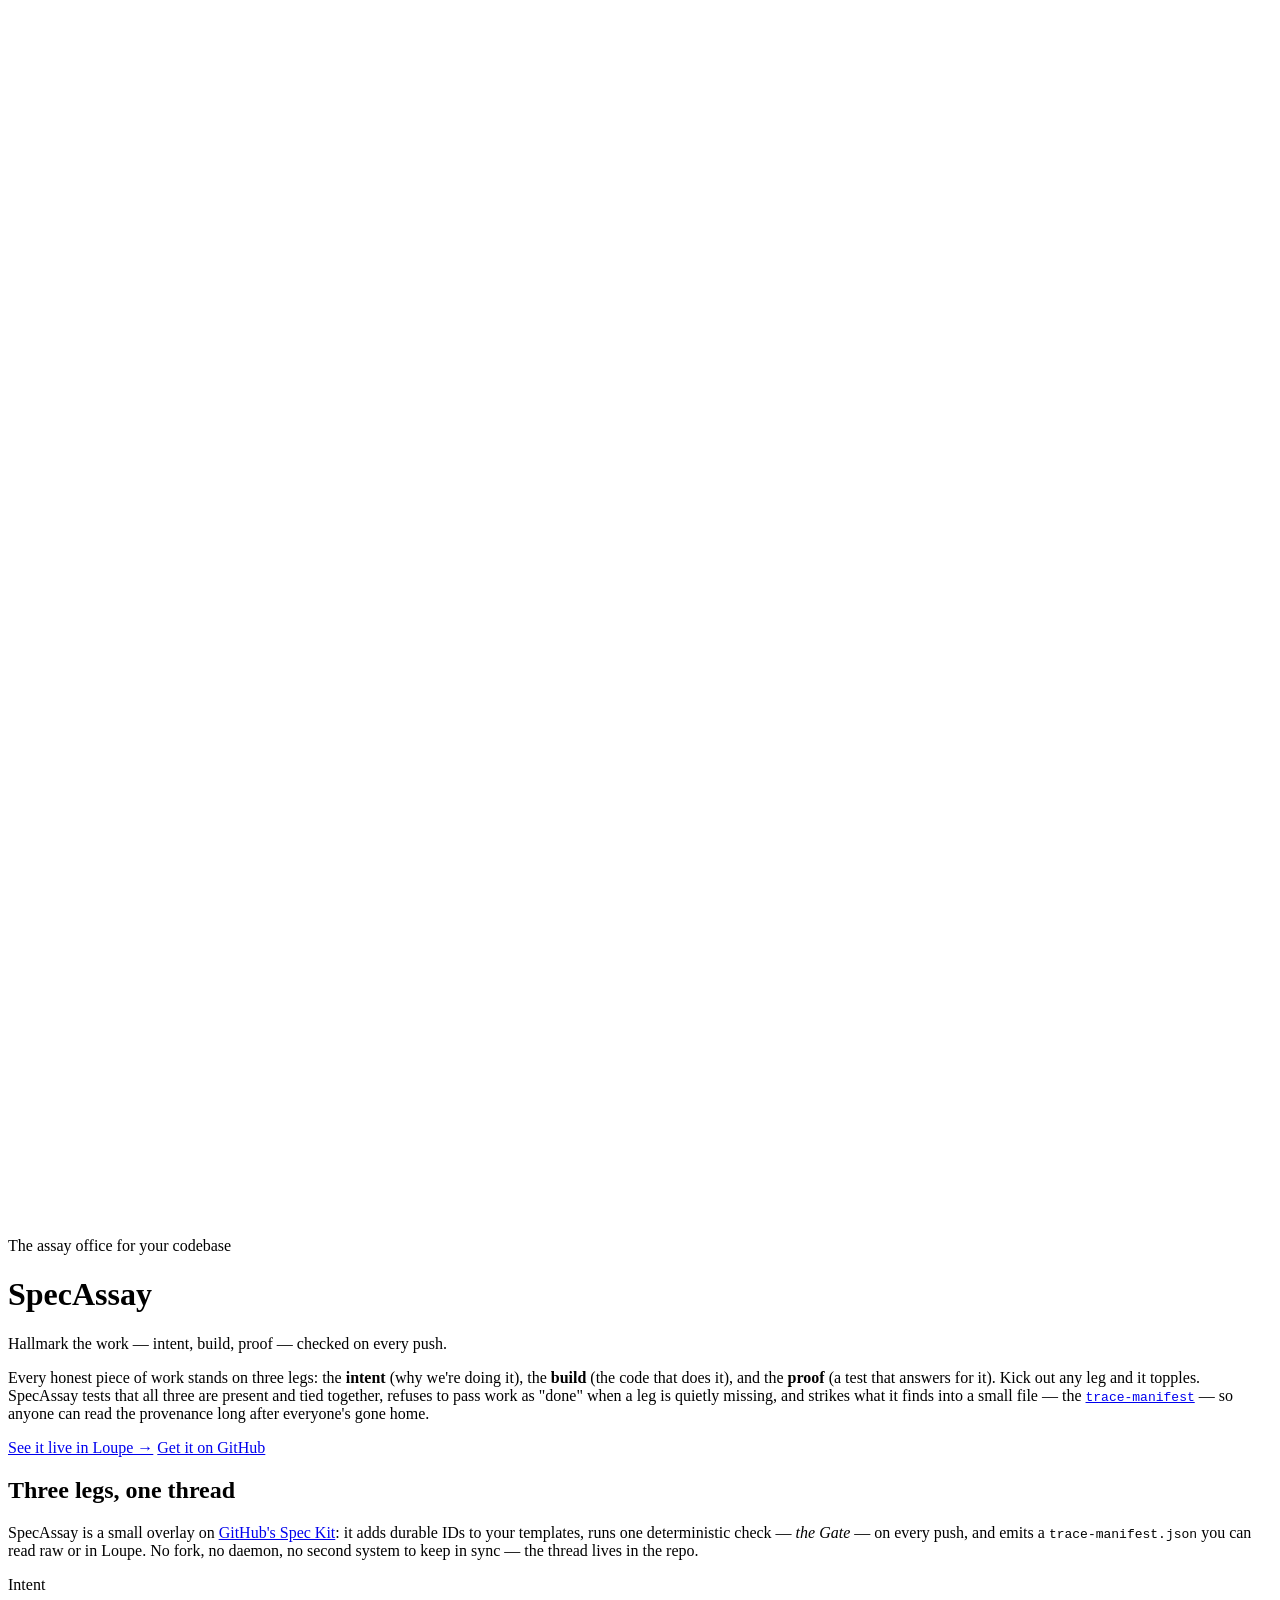
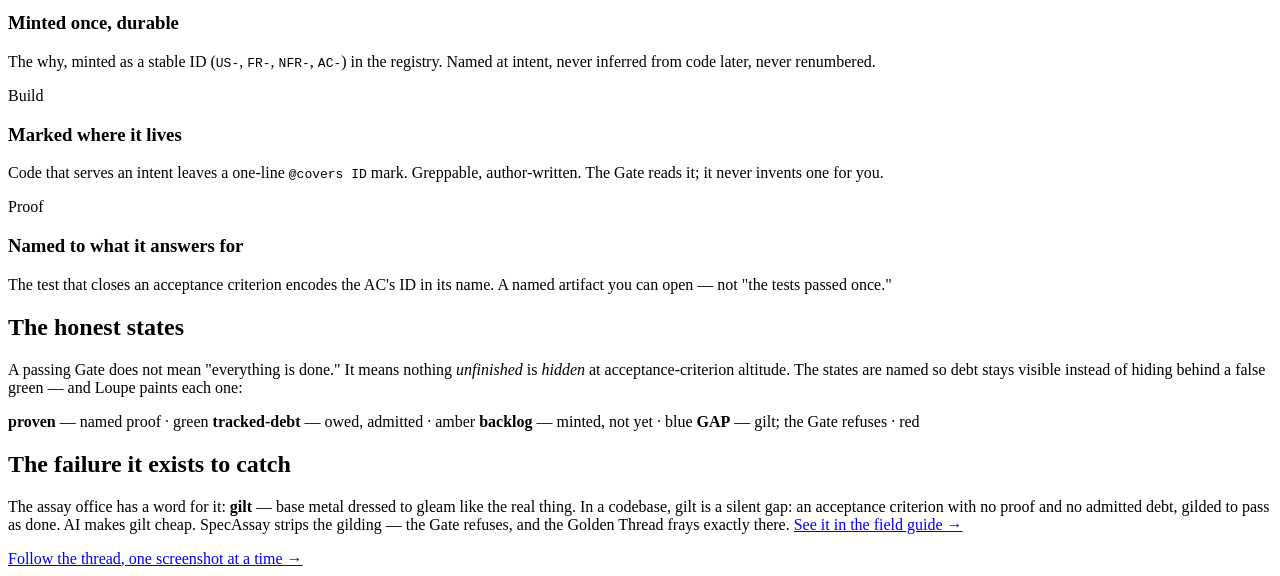
==== commit c75aa0a3: "First-mention pass: no term does load-bearing work unintroduced Skim of Thread Report, field guide, " ====
--- a/src/index.html
+++ b/src/index.html
@@ -34,7 +34,7 @@
 
   <section>
     <h2>Three legs, one thread</h2>
-    <p class="sub">SpecAssay is a small overlay on <a href="https://github.com/github/spec-kit">GitHub's Spec Kit</a>: it adds durable IDs to your templates, runs a deterministic Gate on every push, and emits a <code>trace-manifest.json</code> you can read raw or in Loupe. No fork, no daemon, no second system to keep in sync — the thread lives in the repo.</p>
+    <p class="sub">SpecAssay is a small overlay on <a href="https://github.com/github/spec-kit">GitHub's Spec Kit</a>: it adds durable IDs to your templates, runs one deterministic check — <em>the Gate</em> — on every push, and emits a <code>trace-manifest.json</code> you can read raw or in Loupe. No fork, no daemon, no second system to keep in sync — the thread lives in the repo.</p>
     <div class="cards">
       <div class="card"><p class="k">Intent</p><h3>Minted once, durable</h3><p>The why, minted as a stable ID (<code>US-</code>, <code>FR-</code>, <code>NFR-</code>, <code>AC-</code>) in the registry. Named at intent, never inferred from code later, never renumbered.</p></div>
       <div class="card"><p class="k">Build</p><h3>Marked where it lives</h3><p>Code that serves an intent leaves a one-line <code>@covers ID</code> mark. Greppable, author-written. The Gate reads it; it never invents one for you.</p></div>
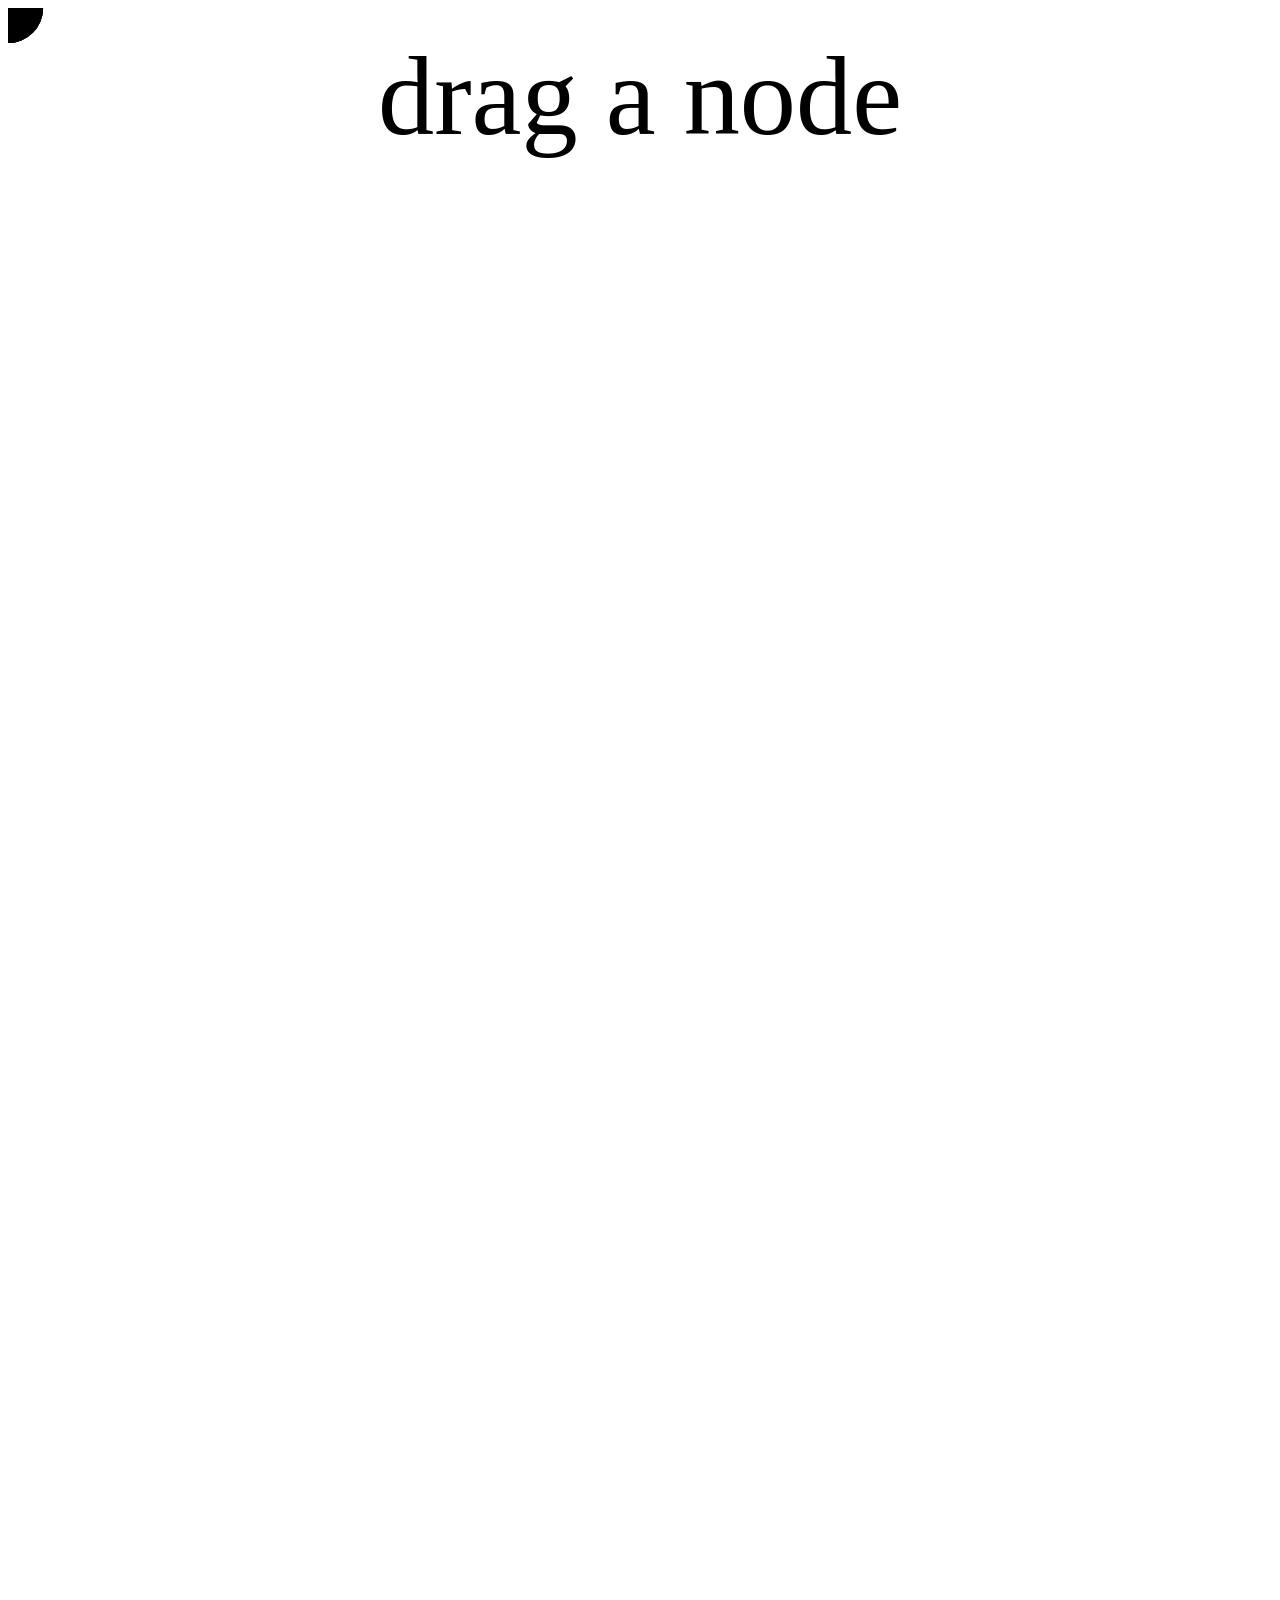
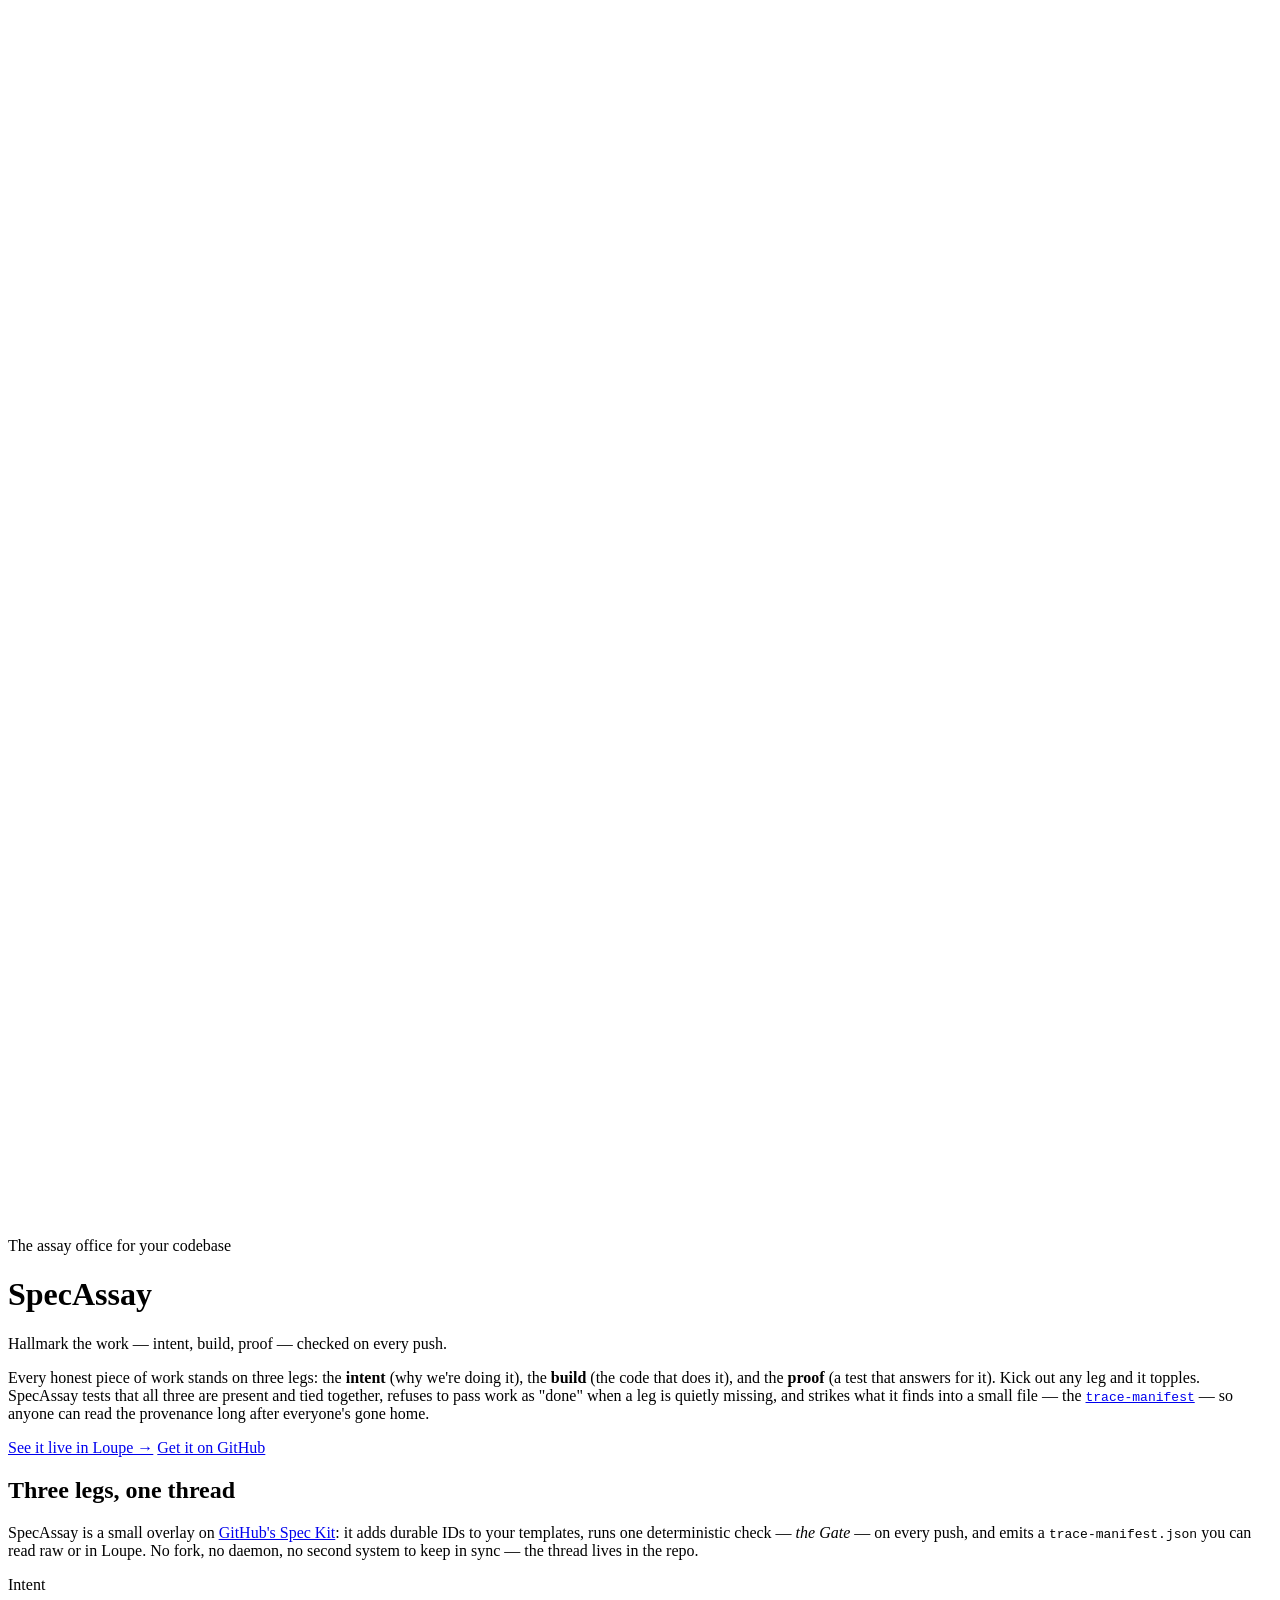
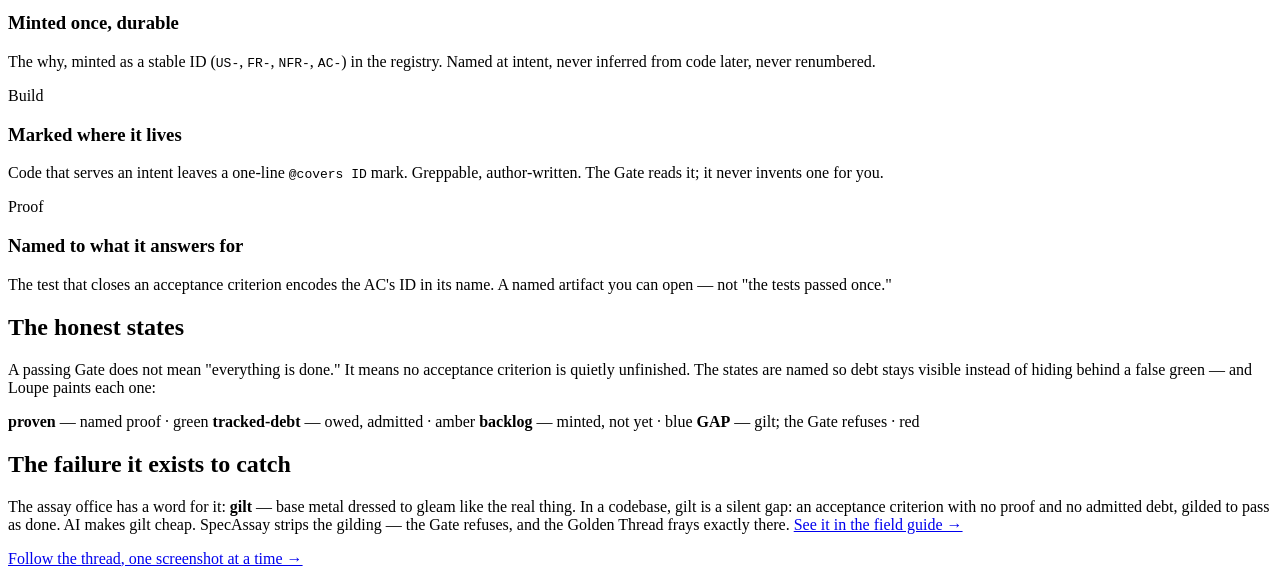
==== commit 46bfb506: "home: plain speech for the passing-Gate claim (altitude was doc-register)" ====
--- a/src/index.html
+++ b/src/index.html
@@ -44,7 +44,7 @@
 
   <section>
     <h2>The honest states</h2>
-    <p class="sub">A passing Gate does not mean "everything is done." It means nothing <em style="color:var(--ink)">unfinished</em> is <em style="color:var(--ink)">hidden</em> at acceptance-criterion altitude. The states are named so debt stays visible instead of hiding behind a false green — and Loupe paints each one:</p>
+    <p class="sub">A passing Gate does not mean "everything is done." It means no acceptance criterion is quietly unfinished. The states are named so debt stays visible instead of hiding behind a false green — and Loupe paints each one:</p>
     <div class="legend">
       <span class="pill v"><b>proven</b> — named proof · green</span>
       <span class="pill d"><b>tracked-debt</b> — owed, admitted · amber</span>
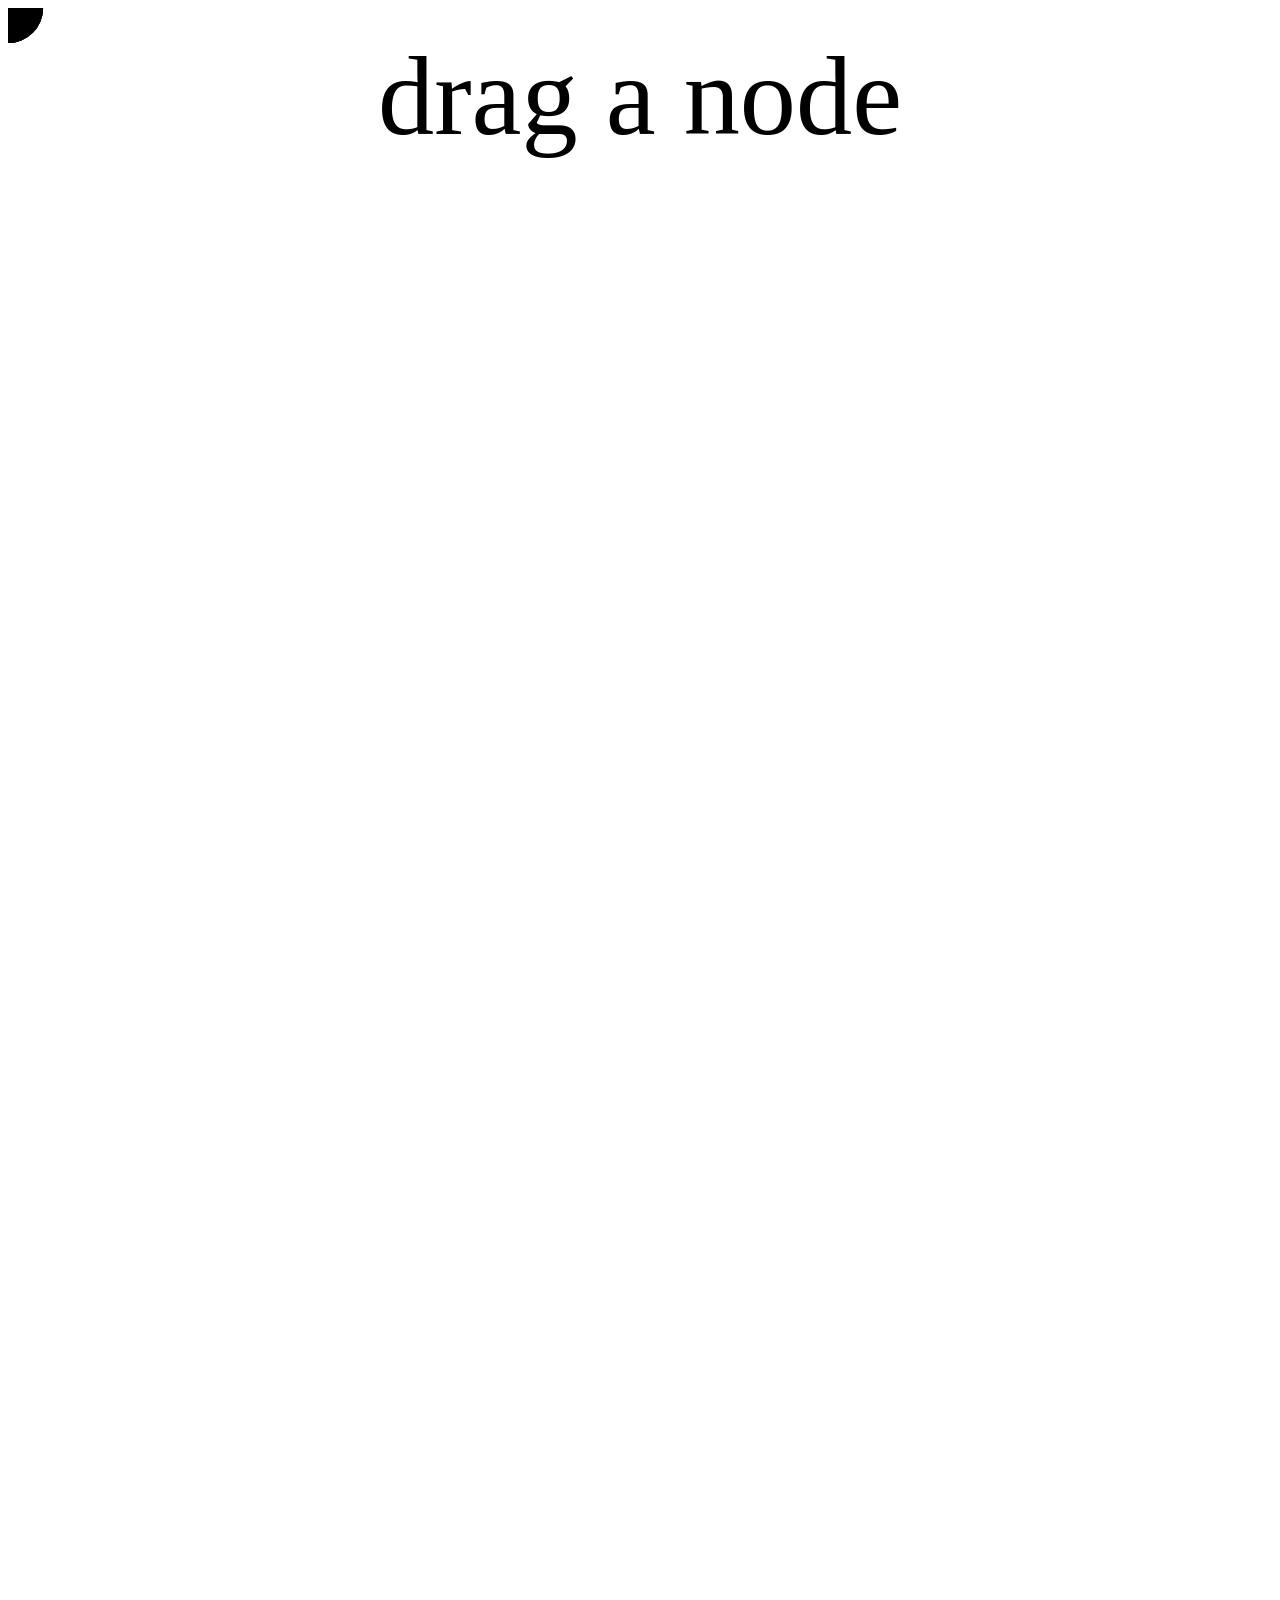
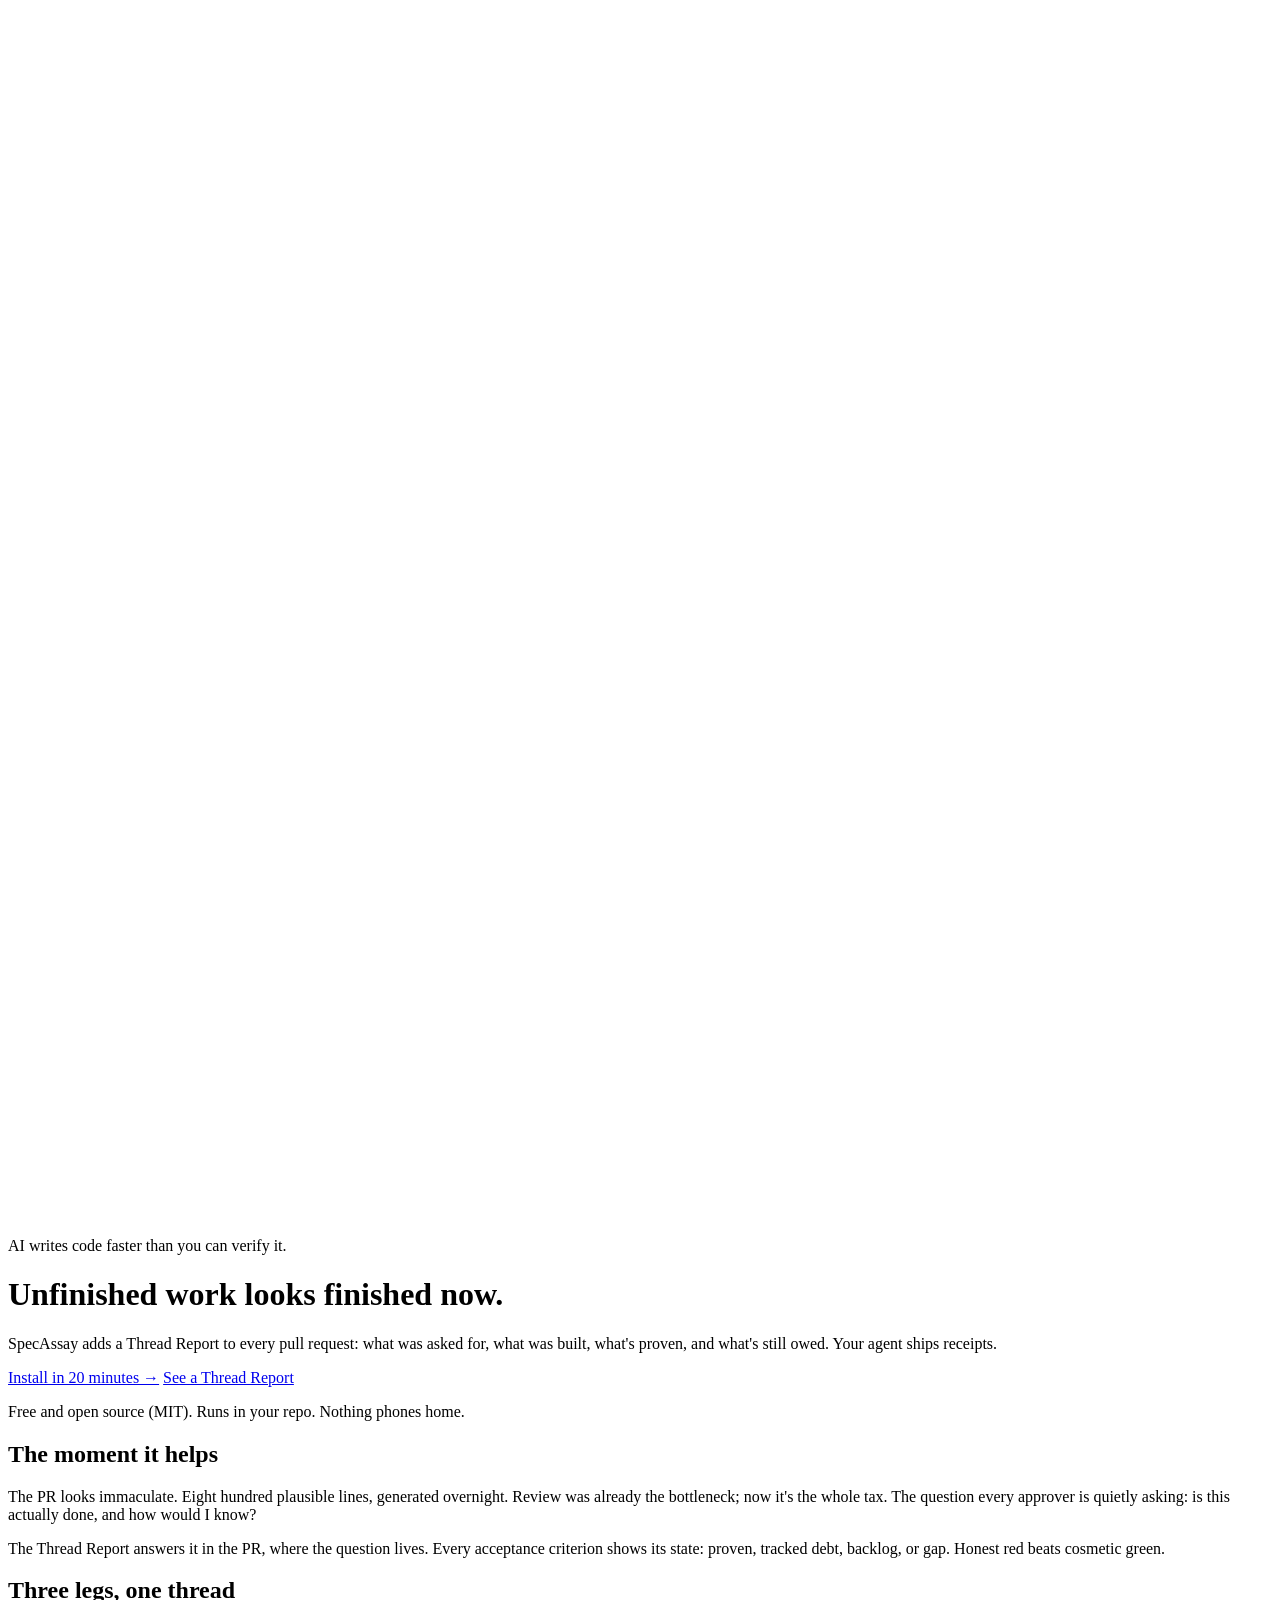
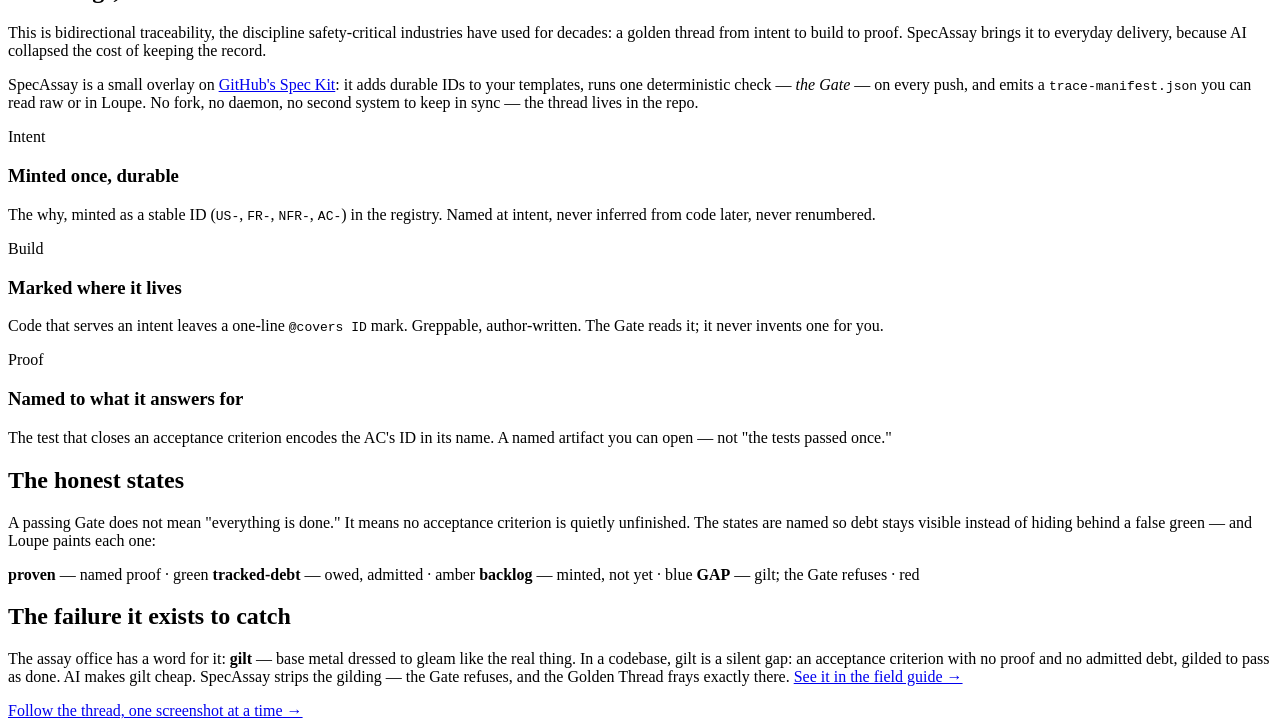
==== commit e73d589e: "Hero rewrite: problem-first (specassay-hero-rewrite.md) Ladder: Problem, then Artifact (Thread Repor" ====
--- a/src/index.html
+++ b/src/index.html
@@ -22,18 +22,25 @@
       <circle class="node source" data-i="2" r="5"/>
       <text class="hint" x="90" y="18" text-anchor="middle">drag a node</text>
     </svg>
-    <p class="eyebrow">The assay office for your codebase</p>
-    <h1><span class="lo">SpecAssay</span></h1>
-    <p class="dek">Hallmark the work — intent, build, proof — checked on every push.</p>
-    <p class="lede">Every honest piece of work stands on three legs: the <b style="color:var(--ink)">intent</b> (why we're doing it), the <b style="color:var(--ink)">build</b> (the code that does it), and the <b style="color:var(--ink)">proof</b> (a test that answers for it). Kick out any leg and it topples. SpecAssay tests that all three are present and tied together, refuses to pass work as "done" when a leg is quietly missing, and strikes what it finds into a small file — the <a href="https://loupe.dryfoos.com/trace-manifest.json" download><code>trace-manifest</code></a> — so anyone can read the provenance long after everyone's gone home.</p>
+    <p class="eyebrow">AI writes code faster than you can verify it.</p>
+    <h1>Unfinished work looks finished now.</h1>
+    <p class="dek">SpecAssay adds a Thread Report to every pull request: what was asked for, what was built, what's proven, and what's still owed. Your agent ships receipts.</p>
     <div class="cta">
-      <a class="btn btn-primary" href="https://loupe.dryfoos.com/">See it live in Loupe →</a>
-      <a class="btn btn-ghost" href="https://github.com/rdryfoos/specassay">Get it on GitHub</a>
+      <a class="btn btn-primary" href="/field-guide">Install in 20 minutes →</a>
+      <a class="btn btn-ghost" href="/thread-report">See a Thread Report</a>
     </div>
+    <p class="sub">Free and open source (MIT). Runs in your repo. Nothing phones home.</p>
   </div>
 
   <section>
+    <h2>The moment it helps</h2>
+    <p class="sub">The PR looks immaculate. Eight hundred plausible lines, generated overnight. Review was already the bottleneck; now it's the whole tax. The question every approver is quietly asking: is this actually done, and how would I know?</p>
+    <p class="sub">The Thread Report answers it in the PR, where the question lives. Every acceptance criterion shows its state: proven, tracked debt, backlog, or gap. Honest red beats cosmetic green.</p>
+  </section>
+
+  <section>
     <h2>Three legs, one thread</h2>
+    <p class="sub">This is bidirectional traceability, the discipline safety-critical industries have used for decades: a golden thread from intent to build to proof. SpecAssay brings it to everyday delivery, because AI collapsed the cost of keeping the record.</p>
     <p class="sub">SpecAssay is a small overlay on <a href="https://github.com/github/spec-kit">GitHub's Spec Kit</a>: it adds durable IDs to your templates, runs one deterministic check — <em>the Gate</em> — on every push, and emits a <code>trace-manifest.json</code> you can read raw or in Loupe. No fork, no daemon, no second system to keep in sync — the thread lives in the repo.</p>
     <div class="cards">
       <div class="card"><p class="k">Intent</p><h3>Minted once, durable</h3><p>The why, minted as a stable ID (<code>US-</code>, <code>FR-</code>, <code>NFR-</code>, <code>AC-</code>) in the registry. Named at intent, never inferred from code later, never renumbered.</p></div>
